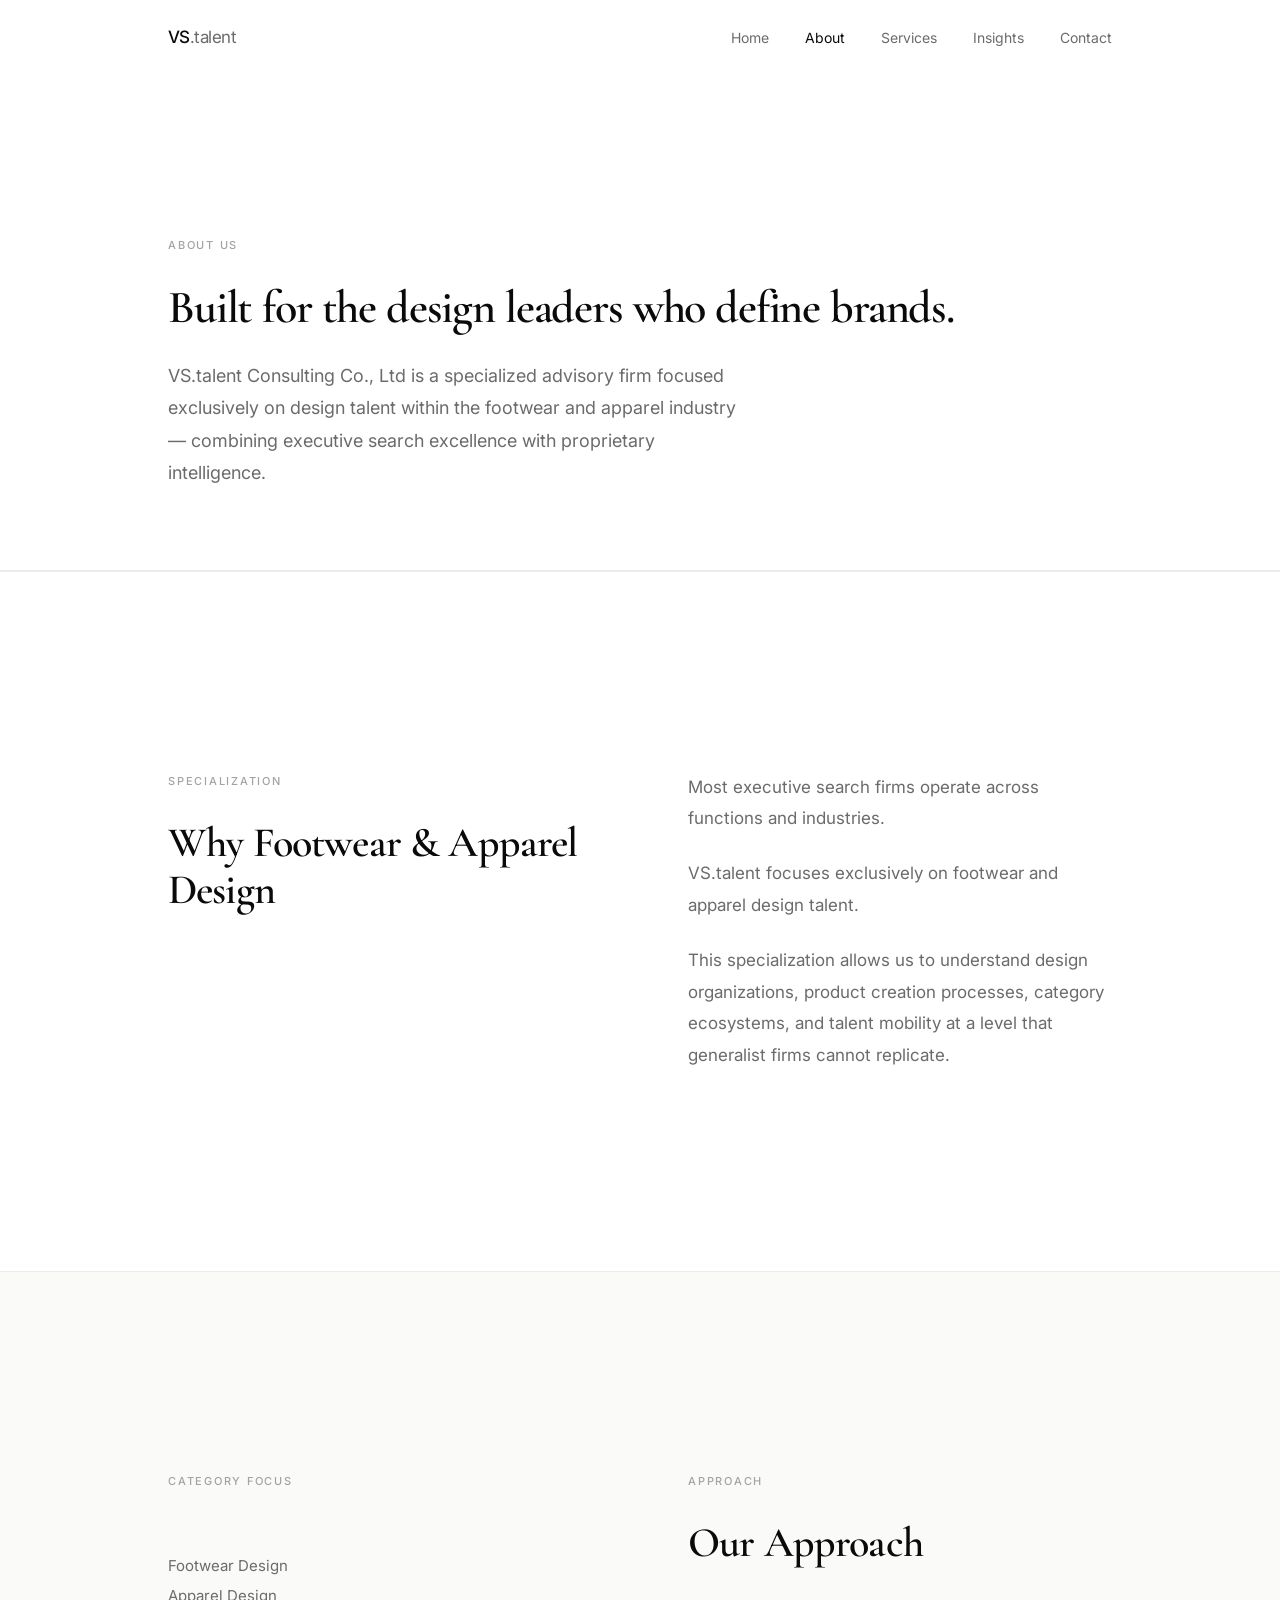
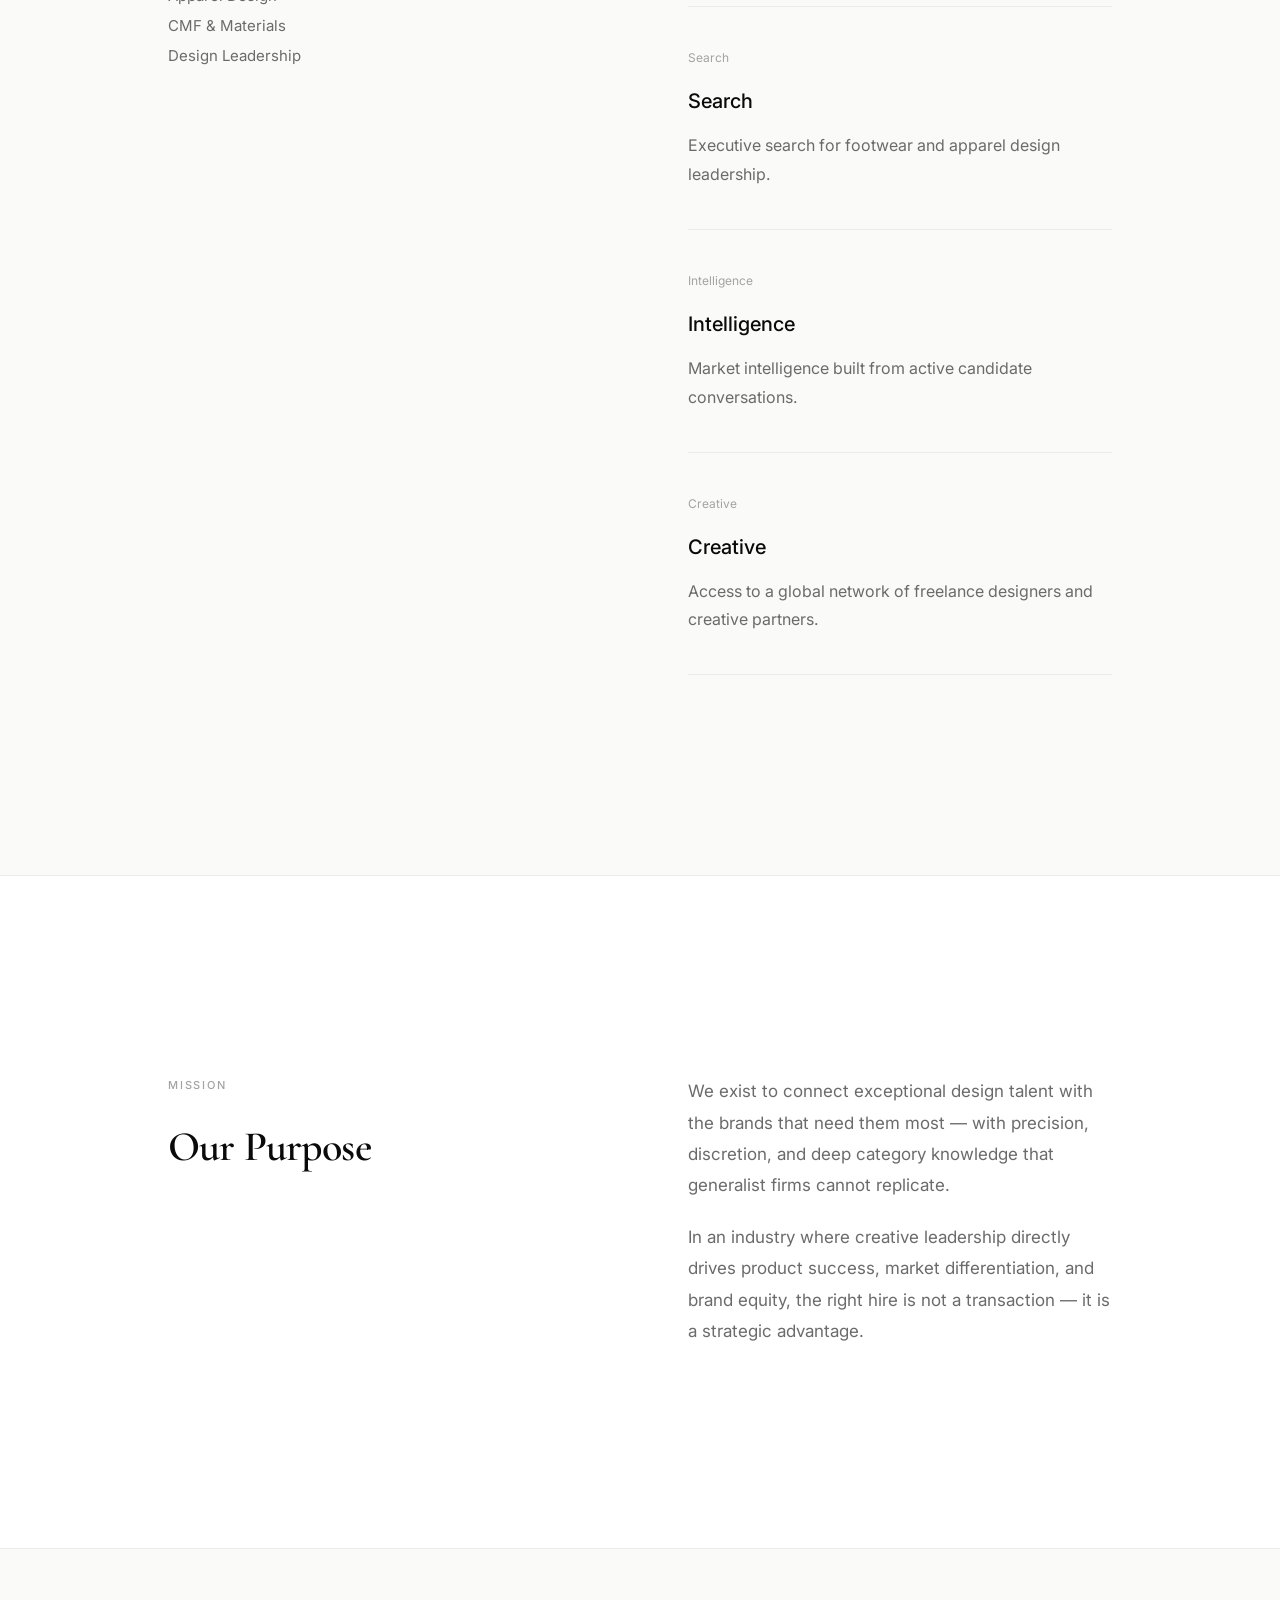
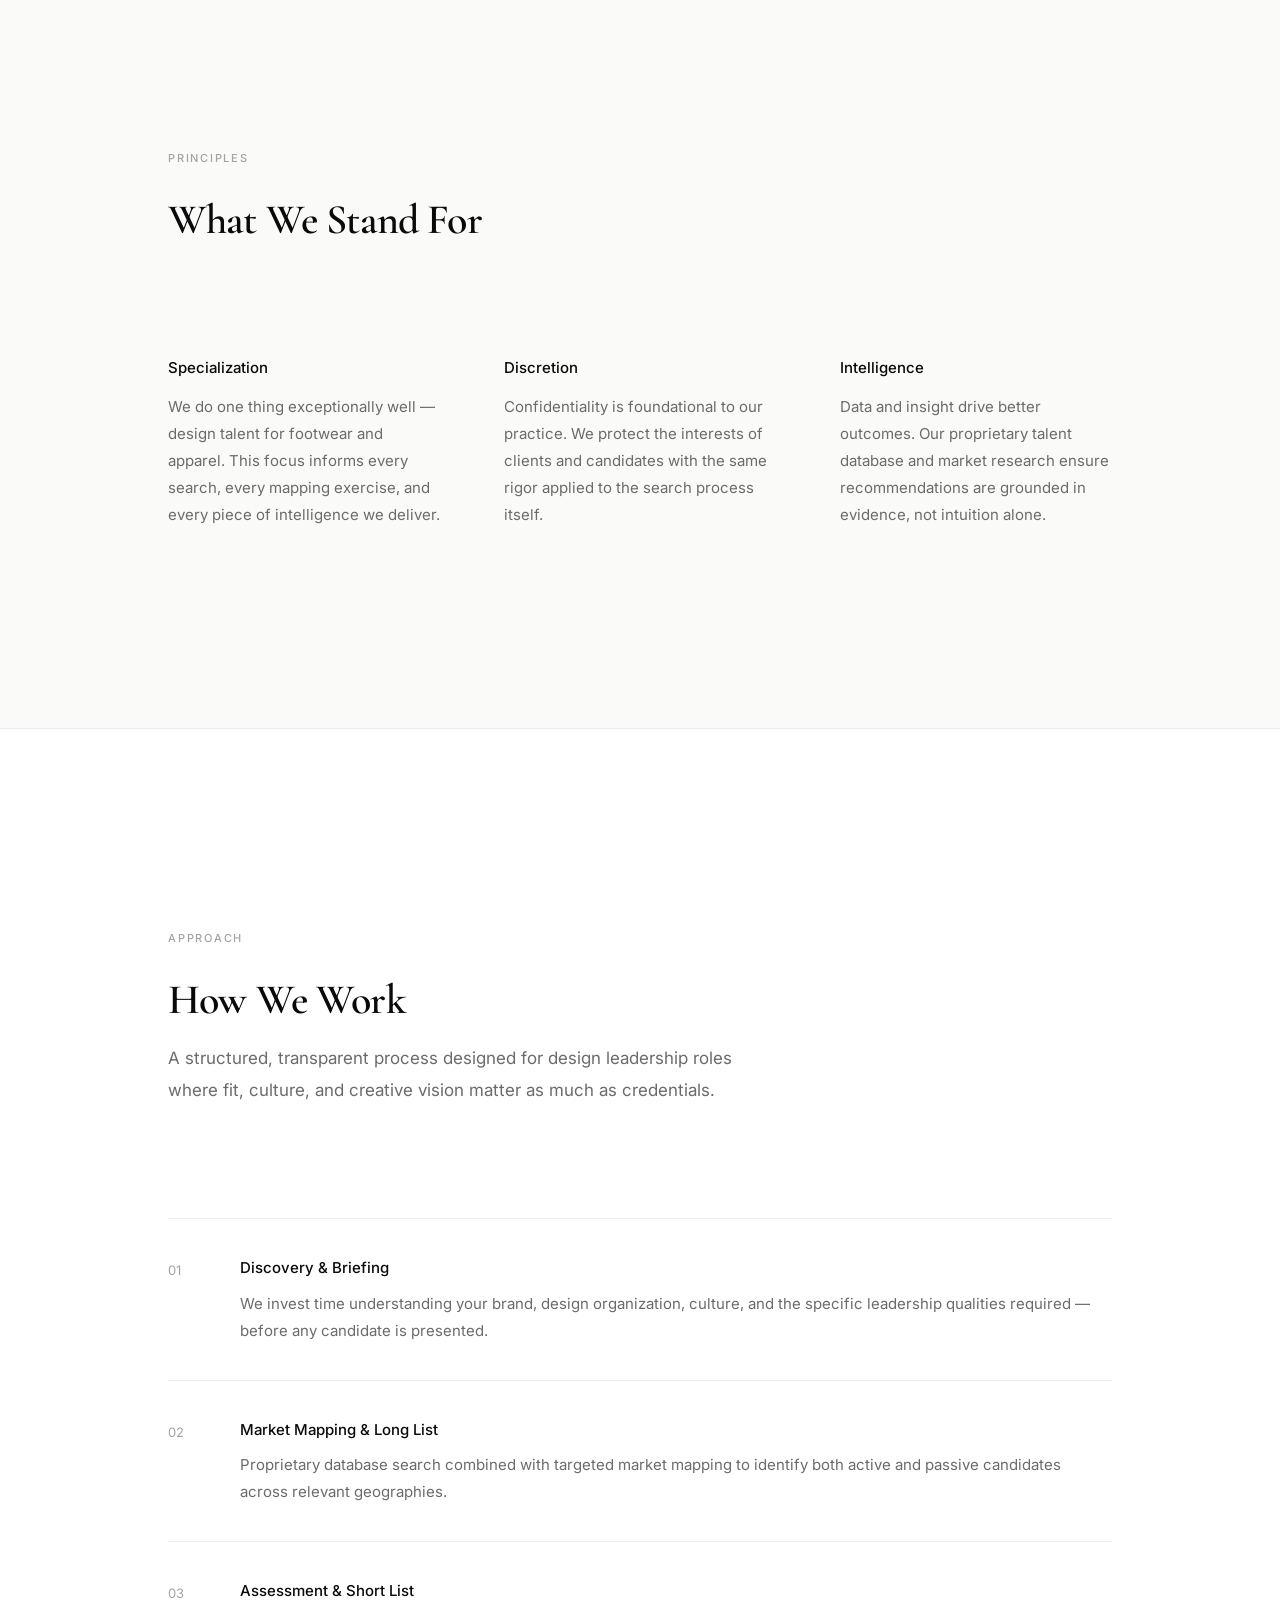
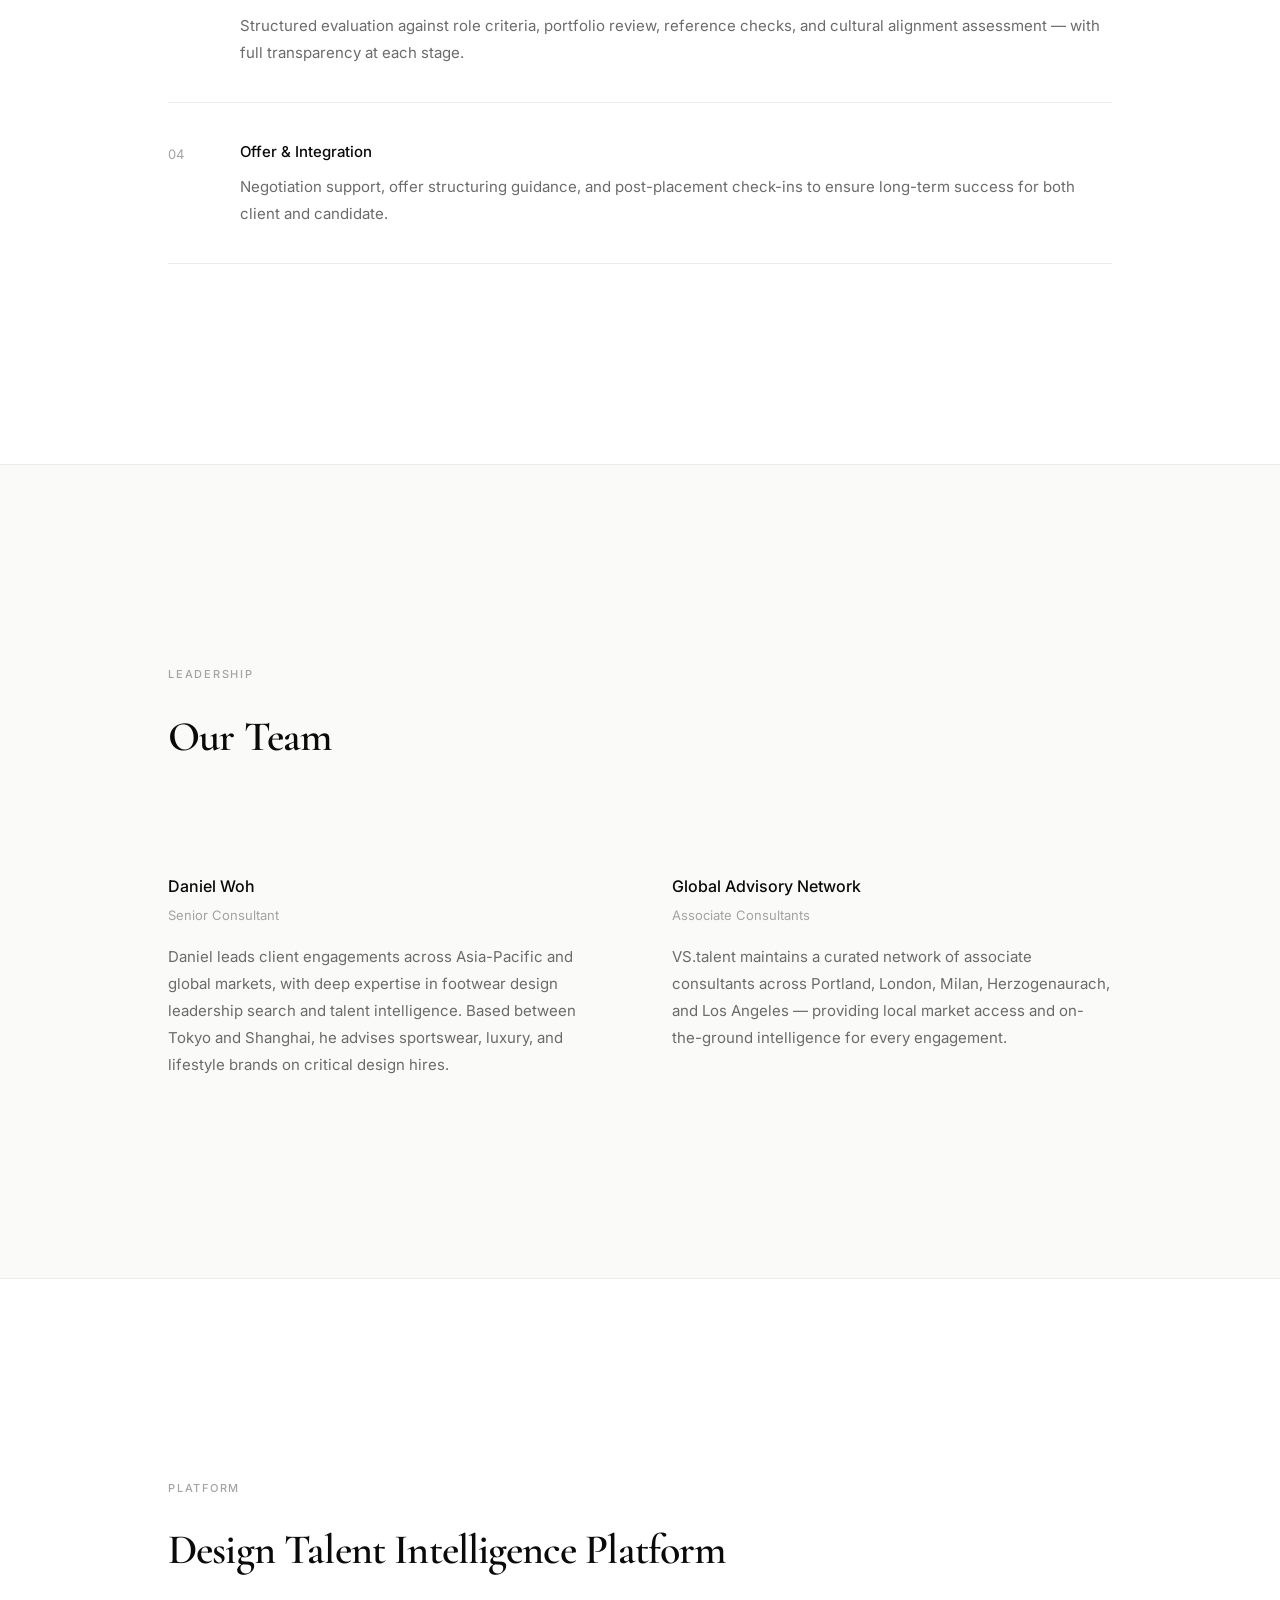
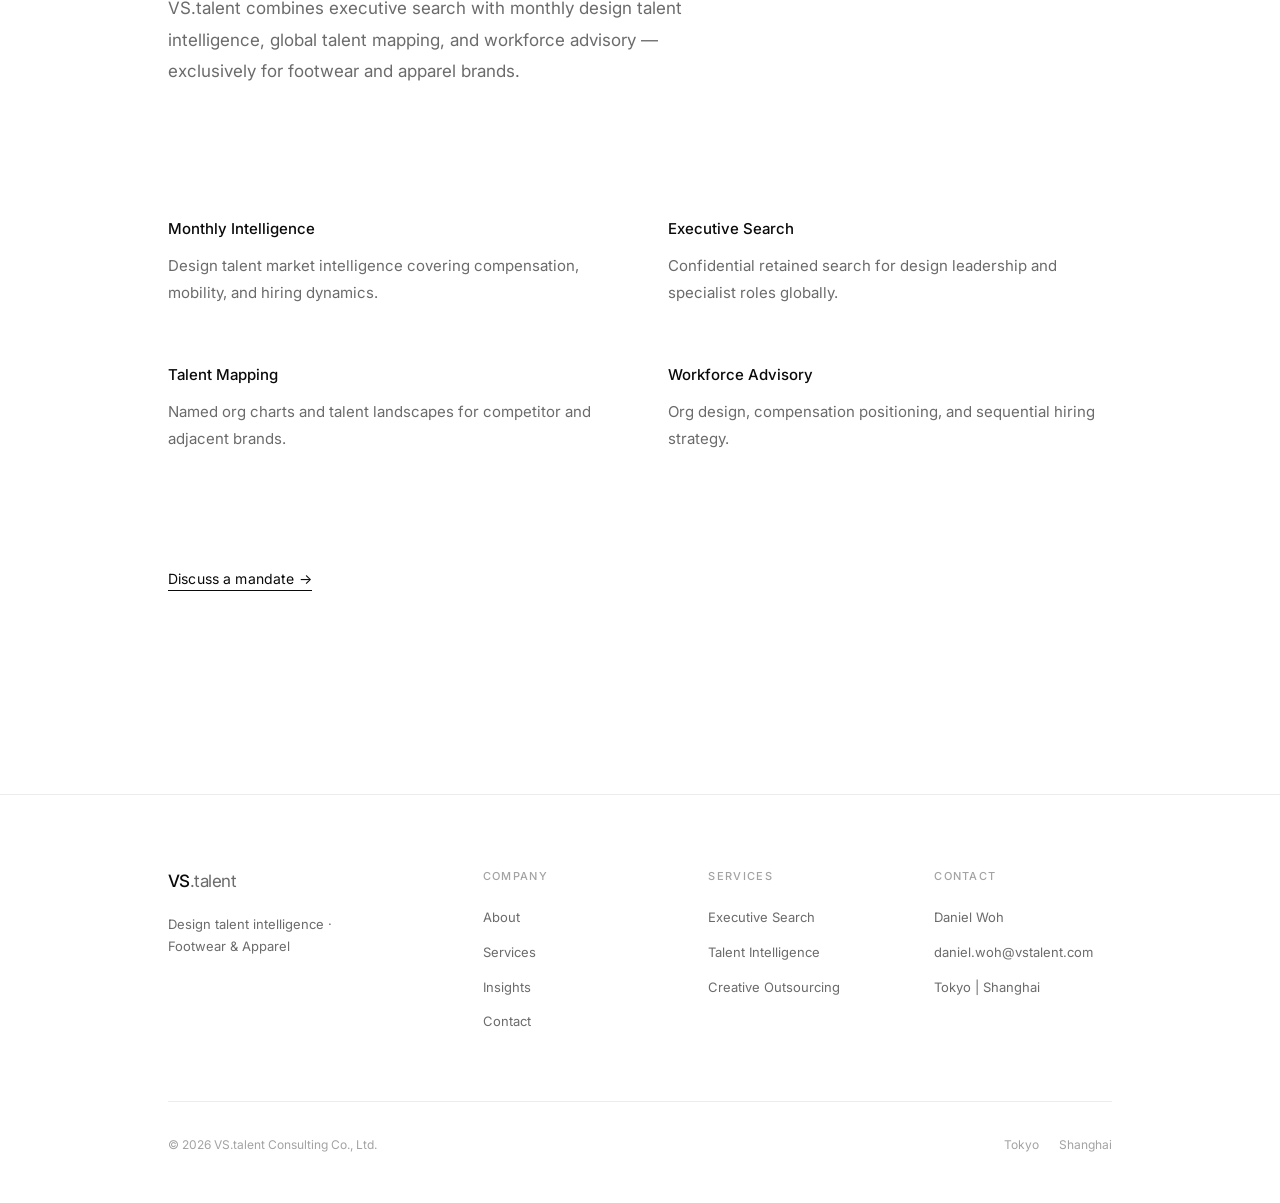
==== about.html @ a7be6463 "update VS.talent website v5 Co-authored-by: Cursor <cursoragent@cursor.com>" ====
<!DOCTYPE html>
<html lang="en">
<head>
  <meta charset="UTF-8">
  <meta name="viewport" content="width=device-width, initial-scale=1.0">
  <meta name="description" content="About VS.talent — A global design talent intelligence platform dedicated to footwear and apparel brands.">
  <title>About | VS.talent</title>
  <link rel="stylesheet" href="styles.css">
</head>
<body>

  <header class="site-header">
    <div class="container site-header__inner">
      <a href="index.html" class="site-logo">VS<span>.talent</span></a>
      <button class="nav-toggle" aria-label="Menu"><span></span><span></span><span></span></button>
      <nav class="site-nav">
        <a href="index.html">Home</a>
        <a href="about.html" class="is-active">About</a>
        <a href="services.html">Services</a>
        <a href="insights.html">Insights</a>
        <a href="contact.html">Contact</a>
      </nav>
    </div>
  </header>

  <main>

    <section class="page-hero">
      <div class="container">
        <p class="eyebrow">About Us</p>
        <h1 class="display display--sm">Built for the design leaders who define brands.</h1>
        <p class="lead" style="margin-top: 28px;">VS.talent Consulting Co., Ltd is a specialized advisory firm focused exclusively on design talent within the footwear and apparel industry — combining executive search excellence with proprietary intelligence.</p>
      </div>
    </section>

    <section class="block">
      <div class="container split">
        <div>
          <p class="eyebrow">Specialization</p>
          <h2 class="heading">Why Footwear &amp; Apparel Design</h2>
        </div>
        <div>
          <p class="body-text">Most executive search firms operate across functions and industries.</p>
          <p class="body-text" style="margin-top: 24px;">VS.talent focuses exclusively on footwear and apparel design talent.</p>
          <p class="body-text" style="margin-top: 24px;">This specialization allows us to understand design organizations, product creation processes, category ecosystems, and talent mobility at a level that generalist firms cannot replicate.</p>
        </div>
      </div>
    </section>

    <section class="block block--soft">
      <div class="container split">
        <div>
          <p class="eyebrow">Category Focus</p>
          <div class="focus-panel">
            <p>Footwear Design<br>Apparel Design<br>CMF &amp; Materials<br>Design Leadership</p>
          </div>
        </div>
        <div>
          <p class="eyebrow">Approach</p>
          <h2 class="heading">Our Approach</h2>
          <div class="capability-list" style="margin-top: 40px; grid-template-columns: 1fr;">
            <article class="capability" style="border-right: none; border-bottom: 1px solid var(--border);">
              <p class="capability__index">Search</p>
              <h3 class="capability__title">Search</h3>
              <p class="capability__desc">Executive search for footwear and apparel design leadership.</p>
            </article>
            <article class="capability" style="border-right: none; border-bottom: 1px solid var(--border);">
              <p class="capability__index">Intelligence</p>
              <h3 class="capability__title">Intelligence</h3>
              <p class="capability__desc">Market intelligence built from active candidate conversations.</p>
            </article>
            <article class="capability" style="border-right: none;">
              <p class="capability__index">Creative</p>
              <h3 class="capability__title">Creative</h3>
              <p class="capability__desc">Access to a global network of freelance designers and creative partners.</p>
            </article>
          </div>
        </div>
      </div>
    </section>

    <section class="block">
      <div class="container split">
        <div>
          <p class="eyebrow">Mission</p>
          <h2 class="heading">Our Purpose</h2>
        </div>
        <div>
          <p class="body-text">We exist to connect exceptional design talent with the brands that need them most — with precision, discretion, and deep category knowledge that generalist firms cannot replicate.</p>
          <p class="body-text" style="margin-top: 20px;">In an industry where creative leadership directly drives product success, market differentiation, and brand equity, the right hire is not a transaction — it is a strategic advantage.</p>
        </div>
      </div>
    </section>

    <section class="block block--soft">
      <div class="container">
        <header class="block__header block__header--wide">
          <p class="eyebrow">Principles</p>
          <h2 class="heading">What We Stand For</h2>
        </header>
        <div class="principle-grid">
          <article class="principle">
            <h4>Specialization</h4>
            <p>We do one thing exceptionally well — design talent for footwear and apparel. This focus informs every search, every mapping exercise, and every piece of intelligence we deliver.</p>
          </article>
          <article class="principle">
            <h4>Discretion</h4>
            <p>Confidentiality is foundational to our practice. We protect the interests of clients and candidates with the same rigor applied to the search process itself.</p>
          </article>
          <article class="principle">
            <h4>Intelligence</h4>
            <p>Data and insight drive better outcomes. Our proprietary talent database and market research ensure recommendations are grounded in evidence, not intuition alone.</p>
          </article>
        </div>
      </div>
    </section>

    <section class="block">
      <div class="container">
        <header class="block__header block__header--wide">
          <p class="eyebrow">Approach</p>
          <h2 class="heading">How We Work</h2>
          <p class="body-text" style="margin-top: 20px;">A structured, transparent process designed for design leadership roles where fit, culture, and creative vision matter as much as credentials.</p>
        </header>
        <div class="process-list">
          <div class="process-item">
            <span class="process-item__num">01</span>
            <div>
              <h4>Discovery &amp; Briefing</h4>
              <p>We invest time understanding your brand, design organization, culture, and the specific leadership qualities required — before any candidate is presented.</p>
            </div>
          </div>
          <div class="process-item">
            <span class="process-item__num">02</span>
            <div>
              <h4>Market Mapping &amp; Long List</h4>
              <p>Proprietary database search combined with targeted market mapping to identify both active and passive candidates across relevant geographies.</p>
            </div>
          </div>
          <div class="process-item">
            <span class="process-item__num">03</span>
            <div>
              <h4>Assessment &amp; Short List</h4>
              <p>Structured evaluation against role criteria, portfolio review, reference checks, and cultural alignment assessment — with full transparency at each stage.</p>
            </div>
          </div>
          <div class="process-item">
            <span class="process-item__num">04</span>
            <div>
              <h4>Offer &amp; Integration</h4>
              <p>Negotiation support, offer structuring guidance, and post-placement check-ins to ensure long-term success for both client and candidate.</p>
            </div>
          </div>
        </div>
      </div>
    </section>

    <section class="block block--soft">
      <div class="container">
        <header class="block__header">
          <p class="eyebrow">Leadership</p>
          <h2 class="heading">Our Team</h2>
        </header>
        <div class="team-grid">
          <article class="team-member">
            <h4>Daniel Woh</h4>
            <p class="role">Senior Consultant</p>
            <p>Daniel leads client engagements across Asia-Pacific and global markets, with deep expertise in footwear design leadership search and talent intelligence. Based between Tokyo and Shanghai, he advises sportswear, luxury, and lifestyle brands on critical design hires.</p>
          </article>
          <article class="team-member">
            <h4>Global Advisory Network</h4>
            <p class="role">Associate Consultants</p>
            <p>VS.talent maintains a curated network of associate consultants across Portland, London, Milan, Herzogenaurach, and Los Angeles — providing local market access and on-the-ground intelligence for every engagement.</p>
          </article>
        </div>
      </div>
    </section>

    <section class="block">
      <div class="container">
        <header class="block__header block__header--wide">
          <p class="eyebrow">Platform</p>
          <h2 class="heading">Design Talent Intelligence Platform</h2>
          <p class="body-text" style="margin-top: 20px;">VS.talent combines executive search with monthly design talent intelligence, global talent mapping, and workforce advisory — exclusively for footwear and apparel brands.</p>
        </header>
        <div class="topic-grid">
          <article class="topic">
            <h4>Monthly Intelligence</h4>
            <p>Design talent market intelligence covering compensation, mobility, and hiring dynamics.</p>
          </article>
          <article class="topic">
            <h4>Executive Search</h4>
            <p>Confidential retained search for design leadership and specialist roles globally.</p>
          </article>
          <article class="topic">
            <h4>Talent Mapping</h4>
            <p>Named org charts and talent landscapes for competitor and adjacent brands.</p>
          </article>
          <article class="topic">
            <h4>Workforce Advisory</h4>
            <p>Org design, compensation positioning, and sequential hiring strategy.</p>
          </article>
        </div>
        <div class="block__footer">
          <a href="contact.html" class="text-link">Discuss a mandate →</a>
        </div>
      </div>
    </section>

  </main>

  <footer class="site-footer">
    <div class="container">
      <div class="site-footer__grid">
        <div class="site-footer__brand">
          <a href="index.html" class="site-logo">VS<span>.talent</span></a>
          <p>Design talent intelligence · Footwear &amp; Apparel</p>
        </div>
        <div>
          <h5>Company</h5>
          <ul>
            <li><a href="about.html">About</a></li>
            <li><a href="services.html">Services</a></li>
            <li><a href="insights.html">Insights</a></li>
            <li><a href="contact.html">Contact</a></li>
          </ul>
        </div>
        <div>
          <h5>Services</h5>
          <ul>
            <li><a href="services.html">Executive Search</a></li>
            <li><a href="services.html">Talent Intelligence</a></li>
            <li><a href="services.html">Creative Outsourcing</a></li>
          </ul>
        </div>
        <div>
          <h5>Contact</h5>
          <ul>
            <li>Daniel Woh</li>
            <li><a href="mailto:daniel.woh@vstalent.com">daniel.woh@vstalent.com</a></li>
            <li>Tokyo | Shanghai</li>
          </ul>
        </div>
      </div>
      <div class="site-footer__bottom">
        <p>&copy; 2026 VS.talent Consulting Co., Ltd.</p>
        <div class="site-footer__locs"><span>Tokyo</span><span>Shanghai</span></div>
      </div>
    </div>
  </footer>

  <script>
    document.querySelector('.nav-toggle')?.addEventListener('click', () => {
      document.querySelector('.site-nav')?.classList.toggle('is-open');
    });
  </script>
</body>
</html>
---- styles.css ----
/* VS.talent — Advisory intelligence platform */

@import url('https://fonts.googleapis.com/css2?family=Cormorant+Garamond:ital,wght@0,400;0,500;0,600;1,400&family=Inter:wght@300;400;500&display=swap');

:root {
  --bg: #ffffff;
  --bg-soft: #fafaf9;
  --text: #0a0a0a;
  --muted: #6b6b6b;
  --muted-light: #a3a3a3;
  --rule: #ececea;
  --container: 1024px;
  --readable: 580px;
  --serif: 'Cormorant Garamond', Georgia, serif;
  --sans: 'Inter', -apple-system, BlinkMacSystemFont, sans-serif;
  --ease: 0.2s ease;
  --space-chapter: clamp(120px, 18vw, 200px);
  --space-section: clamp(64px, 10vw, 112px);
}

*, *::before, *::after { margin: 0; padding: 0; box-sizing: border-box; }

html { scroll-behavior: smooth; }

body {
  background: var(--bg);
  color: var(--text);
  font-family: var(--sans);
  font-size: 17px;
  font-weight: 400;
  line-height: 1.75;
  -webkit-font-smoothing: antialiased;
}

img { max-width: 100%; display: block; }
a { color: inherit; text-decoration: none; }
ul { list-style: none; }
button { font: inherit; cursor: pointer; border: none; background: none; }

.container {
  width: 100%;
  max-width: var(--container);
  margin: 0 auto;
  padding: 0 clamp(28px, 5vw, 40px);
}

/* Header */

.site-header {
  position: sticky;
  top: 0;
  z-index: 100;
  background: rgba(255, 255, 255, 0.92);
  backdrop-filter: blur(16px);
}

.site-header__inner {
  display: flex;
  align-items: center;
  justify-content: space-between;
  height: 76px;
}

.site-logo {
  font-size: 17px;
  font-weight: 500;
  letter-spacing: -0.03em;
}

.site-logo span { font-weight: 400; color: var(--muted); }

.site-nav {
  display: flex;
  align-items: center;
  gap: 36px;
}

.site-nav a {
  font-size: 14px;
  font-weight: 400;
  color: var(--muted);
  transition: color var(--ease);
}

.site-nav a:hover,
.site-nav a.is-active { color: var(--text); }

.nav-toggle {
  display: none;
  flex-direction: column;
  gap: 6px;
  padding: 8px;
}

.nav-toggle span {
  display: block;
  width: 22px;
  height: 1px;
  background: var(--text);
}

/* Typography */

.eyebrow {
  font-size: 11px;
  font-weight: 500;
  letter-spacing: 0.16em;
  text-transform: uppercase;
  color: var(--muted-light);
  margin-bottom: 28px;
}

.display {
  font-family: var(--serif);
  font-size: clamp(2.75rem, 5.5vw, 4rem);
  font-weight: 600;
  line-height: 1.06;
  letter-spacing: -0.025em;
  max-width: 14ch;
}

.display--sm {
  font-size: clamp(2.125rem, 4vw, 2.875rem);
  max-width: none;
}

.lead {
  font-size: 1.125rem;
  font-weight: 400;
  line-height: 1.8;
  color: var(--muted);
  max-width: var(--readable);
}

.hero__positioning {
  margin-top: 40px;
  padding-top: 40px;
  border-top: 1px solid var(--rule);
  font-size: 1.0625rem;
  line-height: 1.8;
  color: var(--muted);
  max-width: var(--readable);
}

.heading {
  font-family: var(--serif);
  font-size: clamp(2rem, 3.5vw, 2.625rem);
  font-weight: 600;
  line-height: 1.12;
  letter-spacing: -0.02em;
}

.subheading {
  font-size: 1.0625rem;
  font-weight: 400;
  line-height: 1.75;
  color: var(--muted);
  max-width: var(--readable);
}

.body-text {
  font-weight: 400;
  color: var(--muted);
  line-height: 1.85;
  max-width: 52ch;
}

.text-link {
  font-size: 14px;
  font-weight: 400;
  letter-spacing: 0.01em;
  border-bottom: 1px solid currentColor;
  padding-bottom: 3px;
  transition: opacity var(--ease);
}

.text-link:hover { opacity: 0.5; }

.text-link--muted {
  color: var(--muted);
}

/* Chapters */

.chapter {
  padding: var(--space-chapter) 0;
}

.chapter + .chapter {
  border-top: 1px solid var(--rule);
}

.chapter--hero {
  padding-top: clamp(120px, 16vw, 180px);
  padding-bottom: var(--space-section);
}

.chapter--soft { background: var(--bg-soft); }

.chapter--light {
  padding-top: var(--space-section);
  padding-bottom: var(--space-section);
}

.chapter__intro {
  margin-bottom: var(--space-section);
  max-width: 720px;
}

.chapter__intro--wide { max-width: 780px; }

.chapter__outro {
  margin-top: var(--space-section);
}

/* Hero */

.hero__actions {
  display: flex;
  flex-wrap: wrap;
  align-items: baseline;
  gap: 32px;
  margin-top: 48px;
}

.hero__metrics {
  display: flex;
  flex-wrap: wrap;
  gap: 56px;
  margin-top: 72px;
}

.hero__metric dt {
  font-family: var(--serif);
  font-size: 1.75rem;
  font-weight: 500;
  line-height: 1;
  letter-spacing: -0.02em;
  color: var(--text);
}

.hero__metric dd {
  margin-top: 10px;
  font-size: 13px;
  font-weight: 400;
  color: var(--muted-light);
  letter-spacing: 0.02em;
}

/* Data story — Talent Intelligence */

.data-story {
  display: flex;
  flex-direction: column;
  gap: var(--space-section);
}

.data-story__row {
  display: grid;
  grid-template-columns: 1fr 1fr;
  gap: clamp(40px, 6vw, 80px);
  align-items: start;
}

.data-story__row--reverse .data-story__prose { order: 2; }
.data-story__row--reverse .data-story__visual { order: 1; }

.data-story__label {
  font-size: 11px;
  font-weight: 500;
  letter-spacing: 0.14em;
  text-transform: uppercase;
  color: var(--muted-light);
  margin-bottom: 20px;
}

.data-story__text {
  font-size: 1rem;
  font-weight: 400;
  line-height: 1.85;
  color: var(--muted);
}

.data-story__visual {
  cursor: zoom-in;
}

.data-story__visual img {
  background: var(--bg-soft);
}

.data-story__caption {
  margin-top: 16px;
  font-size: 13px;
  line-height: 1.7;
  color: var(--muted-light);
}

/* Market insights */

.insight-feature {
  margin-bottom: var(--space-section);
}

.insight-feature__meta {
  display: flex;
  flex-wrap: wrap;
  justify-content: space-between;
  gap: 12px;
  margin-bottom: 28px;
  font-size: 13px;
  color: var(--muted-light);
}

.insight-feature__chart {
  cursor: zoom-in;
  max-width: 100%;
  margin-bottom: 28px;
}

.insight-feature__chart img {
  background: var(--bg-soft);
}

.insight-feature__body {
  font-size: 1rem;
  line-height: 1.85;
  color: var(--muted);
  max-width: 52ch;
}

.insight-essay {
  max-width: 680px;
}

.insight-essay .subheading {
  margin-top: 20px;
}

/* Capabilities — editorial stack */

.capability-stack {
  display: flex;
  flex-direction: column;
  gap: 0;
}

.capability-item {
  display: grid;
  grid-template-columns: 56px 1fr;
  gap: clamp(24px, 4vw, 48px);
  padding: 40px 0;
  border-top: 1px solid var(--rule);
}

.capability-item:last-child {
  border-bottom: 1px solid var(--rule);
}

.capability-item__index {
  font-size: 13px;
  color: var(--muted-light);
  padding-top: 6px;
}

.capability-item__title {
  font-size: 1.25rem;
  font-weight: 500;
  line-height: 1.3;
  margin-bottom: 12px;
  letter-spacing: -0.01em;
}

.capability-item__desc {
  font-size: 1rem;
  font-weight: 400;
  line-height: 1.8;
  color: var(--muted);
  max-width: 48ch;
}

/* Profile cards */

.profile-grid {
  display: grid;
  grid-template-columns: repeat(2, 1fr);
  gap: clamp(32px, 5vw, 48px);
}

.profile-card {
  padding: 36px 0;
}

.profile-card__role {
  font-size: 1rem;
  font-weight: 500;
  margin-bottom: 24px;
  letter-spacing: -0.01em;
}

.profile-card__fields {
  display: grid;
  gap: 14px;
  margin-bottom: 28px;
}

.profile-card__field {
  display: grid;
  grid-template-columns: 120px 1fr;
  gap: 16px;
  font-size: 14px;
}

.profile-card__field dt {
  color: var(--muted-light);
  font-weight: 400;
}

.profile-card__field dd {
  color: var(--muted);
  font-weight: 400;
}

.profile-card__link {
  font-size: 13px;
  color: var(--muted-light);
  border-bottom: 1px solid var(--rule);
  padding-bottom: 2px;
  transition: color var(--ease), border-color var(--ease);
}

.profile-card__link:hover {
  color: var(--text);
  border-color: var(--text);
}

.note {
  margin-top: 48px;
  font-size: 12px;
  font-weight: 400;
  color: var(--muted-light);
  line-height: 1.75;
  max-width: 52ch;
}

/* Publication */

.publication {
  display: grid;
  grid-template-columns: 200px 1fr;
  gap: clamp(48px, 8vw, 96px);
  align-items: start;
}

.publication__cover {
  aspect-ratio: 3 / 4;
  background: var(--text);
  color: #fff;
  padding: 28px 24px;
  display: flex;
  flex-direction: column;
}

.publication__cover-publisher {
  font-size: 9px;
  letter-spacing: 0.18em;
  text-transform: uppercase;
  color: rgba(255,255,255,0.4);
}

.publication__cover-rule {
  border-top: 1px solid rgba(255,255,255,0.15);
  margin: 18px 0;
}

.publication__cover-title {
  font-family: var(--serif);
  font-size: 1.5rem;
  font-weight: 500;
  line-height: 1.15;
  margin-bottom: 10px;
}

.publication__cover-sub {
  font-size: 12px;
  color: rgba(255,255,255,0.5);
}

.publication__cover-edition {
  margin-top: auto;
  font-size: 10px;
  letter-spacing: 0.14em;
  text-transform: uppercase;
  color: rgba(255,255,255,0.35);
}

.publication__date {
  margin-top: 20px;
  font-size: 12px;
  color: var(--muted-light);
}

.publication__summary-label {
  font-size: 11px;
  letter-spacing: 0.14em;
  text-transform: uppercase;
  color: var(--muted-light);
  margin-bottom: 24px;
}

.publication__summary {
  font-size: 1.0625rem;
  font-weight: 400;
  line-height: 1.9;
  margin-bottom: 32px;
  max-width: 56ch;
}

.publication__bullets {
  margin-bottom: 40px;
}

.publication__bullets li {
  position: relative;
  padding-left: 16px;
  margin-bottom: 14px;
  font-size: 1rem;
  font-weight: 400;
  line-height: 1.75;
  color: var(--muted);
}

.publication__bullets li::before {
  content: '—';
  position: absolute;
  left: 0;
  color: var(--muted-light);
}

.publication__meta {
  display: flex;
  flex-wrap: wrap;
  gap: 40px;
  margin-bottom: 40px;
}

.publication__meta dt {
  font-size: 10px;
  letter-spacing: 0.12em;
  text-transform: uppercase;
  color: var(--muted-light);
  margin-bottom: 6px;
}

.publication__meta dd {
  font-size: 14px;
  font-weight: 400;
}

.publication__actions {
  display: flex;
  flex-wrap: wrap;
  gap: 28px;
  align-items: baseline;
}

.btn {
  display: inline-flex;
  font-size: 14px;
  font-weight: 400;
  border-bottom: 1px solid var(--text);
  padding-bottom: 3px;
  transition: opacity var(--ease);
}

.btn:hover { opacity: 0.5; }

.btn--fill {
  color: var(--text);
}

.btn--outline {
  color: var(--muted);
  border-color: var(--muted-light);
}

/* Split */

.split {
  display: grid;
  grid-template-columns: 1fr 1fr;
  gap: clamp(48px, 8vw, 96px);
  align-items: start;
}

/* Contact */

.contact-card__name {
  font-size: 1.0625rem;
  font-weight: 500;
  margin-bottom: 8px;
}

.contact-card__loc {
  font-size: 15px;
  font-weight: 400;
  color: var(--muted);
  line-height: 1.8;
}

.contact-card__email {
  display: inline-block;
  margin-top: 16px;
  font-size: 15px;
  font-weight: 400;
  border-bottom: 1px solid var(--rule);
  padding-bottom: 2px;
  transition: border-color var(--ease);
}

.contact-card__email:hover { border-color: var(--text); }

/* Request form */

.request-form {
  max-width: 520px;
}

.form-field {
  margin-bottom: 32px;
}

.form-field label {
  display: block;
  font-size: 11px;
  font-weight: 500;
  letter-spacing: 0.12em;
  text-transform: uppercase;
  color: var(--muted-light);
  margin-bottom: 10px;
}

.form-field input,
.form-field textarea {
  width: 100%;
  border: none;
  border-bottom: 1px solid var(--rule);
  padding: 12px 0;
  font-family: var(--sans);
  font-size: 16px;
  font-weight: 400;
  line-height: 1.5;
  color: var(--text);
  background: transparent;
  transition: border-color var(--ease);
}

.form-field input:focus,
.form-field textarea:focus {
  outline: none;
  border-color: var(--text);
}

.form-field textarea {
  min-height: 100px;
  resize: vertical;
}

.form-field--optional label::after {
  content: ' (optional)';
  letter-spacing: 0;
  text-transform: none;
  font-weight: 400;
  color: var(--muted-light);
}

.form-checkbox {
  display: flex;
  gap: 12px;
  align-items: flex-start;
  font-size: 14px;
  font-weight: 400;
  line-height: 1.65;
  color: var(--muted);
}

.form-checkbox input {
  margin-top: 4px;
  flex-shrink: 0;
}

.form-submit {
  margin-top: 40px;
}

.confidentiality-note {
  margin-top: 56px;
  padding-top: 32px;
  border-top: 1px solid var(--rule);
  font-size: 12px;
  font-weight: 400;
  color: var(--muted-light);
  line-height: 1.7;
  max-width: 52ch;
}

/* Inner pages — legacy block aliases */

.block { padding: var(--space-chapter) 0; }
.block + .block, .block { border-top: 1px solid var(--rule); }
.block--hero { border-top: none; padding-top: clamp(120px, 16vw, 180px); }
.block--soft { background: var(--bg-soft); }
.block__header { margin-bottom: var(--space-section); max-width: 720px; }
.block__header--wide { max-width: 780px; }
.block__footer { margin-top: var(--space-section); }

.page-hero {
  padding: clamp(100px, 14vw, 160px) 0 clamp(56px, 8vw, 80px);
  border-bottom: 1px solid var(--rule);
}

.capability-list {
  display: flex;
  flex-direction: column;
}

.capability {
  padding: 40px 0;
  border-top: 1px solid var(--rule);
}

.capability:last-child { border-bottom: 1px solid var(--rule); }

.capability__index {
  font-size: 12px;
  color: var(--muted-light);
  margin-bottom: 16px;
}

.capability__title {
  font-size: 1.25rem;
  font-weight: 500;
  margin-bottom: 12px;
}

.capability__desc {
  font-size: 1rem;
  color: var(--muted);
  line-height: 1.8;
  max-width: 48ch;
}

.principle-grid {
  display: grid;
  grid-template-columns: repeat(3, 1fr);
  gap: clamp(40px, 6vw, 64px);
}

.principle h4 {
  font-size: 15px;
  font-weight: 500;
  margin-bottom: 12px;
}

.principle p {
  font-size: 15px;
  font-weight: 400;
  line-height: 1.8;
  color: var(--muted);
}

.process-list { border-top: 1px solid var(--rule); }

.process-item {
  display: grid;
  grid-template-columns: 48px 1fr;
  gap: 24px;
  padding: 36px 0;
  border-bottom: 1px solid var(--rule);
}

.process-item__num {
  font-size: 13px;
  color: var(--muted-light);
  padding-top: 4px;
}

.process-item h4 {
  font-size: 15px;
  font-weight: 500;
  margin-bottom: 8px;
}

.process-item p {
  font-size: 15px;
  font-weight: 400;
  line-height: 1.8;
  color: var(--muted);
}

.team-grid {
  display: grid;
  grid-template-columns: 1fr 1fr;
  gap: clamp(40px, 6vw, 64px);
}

.team-member h4 {
  font-size: 16px;
  font-weight: 500;
  margin-bottom: 4px;
}

.team-member .role {
  font-size: 13px;
  color: var(--muted-light);
  margin-bottom: 16px;
}

.team-member p {
  font-size: 15px;
  font-weight: 400;
  line-height: 1.8;
  color: var(--muted);
}

.report-intro {
  display: grid;
  grid-template-columns: 1fr 240px;
  gap: clamp(48px, 8vw, 80px);
}

.report-sidebar dt {
  font-size: 10px;
  letter-spacing: 0.12em;
  text-transform: uppercase;
  color: var(--muted-light);
  margin-bottom: 4px;
  margin-top: 20px;
}

.report-sidebar dt:first-child { margin-top: 0; }

.report-sidebar dd { font-size: 14px; font-weight: 400; }

.insight-section { padding: var(--space-section) 0; }
.insight-section + .insight-section { border-top: 1px solid var(--rule); }

.insight-figure {
  margin-top: 32px;
  cursor: zoom-in;
  max-width: 100%;
}

.insight-figure img { background: var(--bg-soft); }

.insight-body {
  margin-top: 28px;
  font-size: 1rem;
  font-weight: 400;
  line-height: 1.85;
  color: var(--muted);
  max-width: 68ch;
}

.topic-grid {
  display: grid;
  grid-template-columns: repeat(2, 1fr);
  gap: clamp(40px, 6vw, 56px);
  padding-top: 16px;
}

.topic h4 {
  font-size: 15px;
  font-weight: 500;
  margin-bottom: 10px;
}

.topic p {
  font-size: 15px;
  font-weight: 400;
  line-height: 1.8;
  color: var(--muted);
}

.focus-panel {
  padding: 32px 0;
}

.focus-panel p {
  font-size: 15px;
  line-height: 2;
  color: var(--muted);
}

.prose {
  font-size: 1rem;
  font-weight: 400;
  line-height: 1.85;
  color: var(--muted);
  max-width: 68ch;
}

.prose + .prose { margin-top: 24px; }

.figure-grid {
  display: flex;
  flex-direction: column;
  gap: var(--space-section);
}

.figure { padding-top: 0; border: none; }

.figure__frame {
  cursor: zoom-in;
  border: none;
  padding: 0;
  background: transparent;
}

.figure__frame img { background: var(--bg-soft); }

/* Footer */

.site-footer {
  border-top: 1px solid var(--rule);
  padding: 72px 0 48px;
}

.site-footer__grid {
  display: grid;
  grid-template-columns: 1.5fr repeat(3, 1fr);
  gap: 48px;
  margin-bottom: 56px;
}

.site-footer__brand p {
  margin-top: 16px;
  font-size: 13px;
  font-weight: 400;
  color: var(--muted);
  max-width: 220px;
  line-height: 1.7;
}

.site-footer h5 {
  font-size: 11px;
  letter-spacing: 0.12em;
  text-transform: uppercase;
  color: var(--muted-light);
  margin-bottom: 20px;
  font-weight: 500;
}

.site-footer li {
  margin-bottom: 12px;
  font-size: 13px;
  font-weight: 400;
  color: var(--muted);
}

.site-footer a:hover { color: var(--text); }

.site-footer__bottom {
  display: flex;
  flex-wrap: wrap;
  justify-content: space-between;
  gap: 16px;
  padding-top: 32px;
  border-top: 1px solid var(--rule);
  font-size: 12px;
  color: var(--muted-light);
}

.site-footer__locs {
  display: flex;
  gap: 20px;
}

/* Lightbox */

.lightbox {
  position: fixed;
  inset: 0;
  z-index: 2000;
  background: rgba(255, 255, 255, 0.97);
  display: flex;
  align-items: center;
  justify-content: center;
  padding: 40px;
}

.lightbox[hidden] { display: none; }

.lightbox__img {
  max-width: min(960px, 100%);
  max-height: 88vh;
  object-fit: contain;
}

.lightbox__close {
  position: absolute;
  top: 28px;
  right: 36px;
  font-size: 28px;
  line-height: 1;
  color: var(--text);
}

/* Responsive */

@media (max-width: 960px) {
  .data-story__row,
  .data-story__row--reverse,
  .profile-grid,
  .split,
  .publication,
  .report-intro,
  .principle-grid,
  .team-grid,
  .topic-grid {
    grid-template-columns: 1fr;
  }

  .data-story__row--reverse .data-story__prose,
  .data-story__row--reverse .data-story__visual {
    order: unset;
  }

  .site-footer__grid {
    grid-template-columns: 1fr 1fr;
  }
}

@media (max-width: 640px) {
  .site-nav {
    display: none;
    position: fixed;
    inset: 76px 0 0 0;
    background: var(--bg);
    flex-direction: column;
    align-items: flex-start;
    padding: 36px clamp(28px, 5vw, 40px);
    border-top: 1px solid var(--rule);
  }

  .site-nav.is-open { display: flex; }

  .nav-toggle { display: flex; }

  .hero__metrics { flex-direction: column; gap: 28px; }

  .profile-grid { grid-template-columns: 1fr; }

  .profile-card__field {
    grid-template-columns: 1fr;
    gap: 4px;
  }

  .site-footer__grid { grid-template-columns: 1fr; }

  .display { max-width: none; }
}
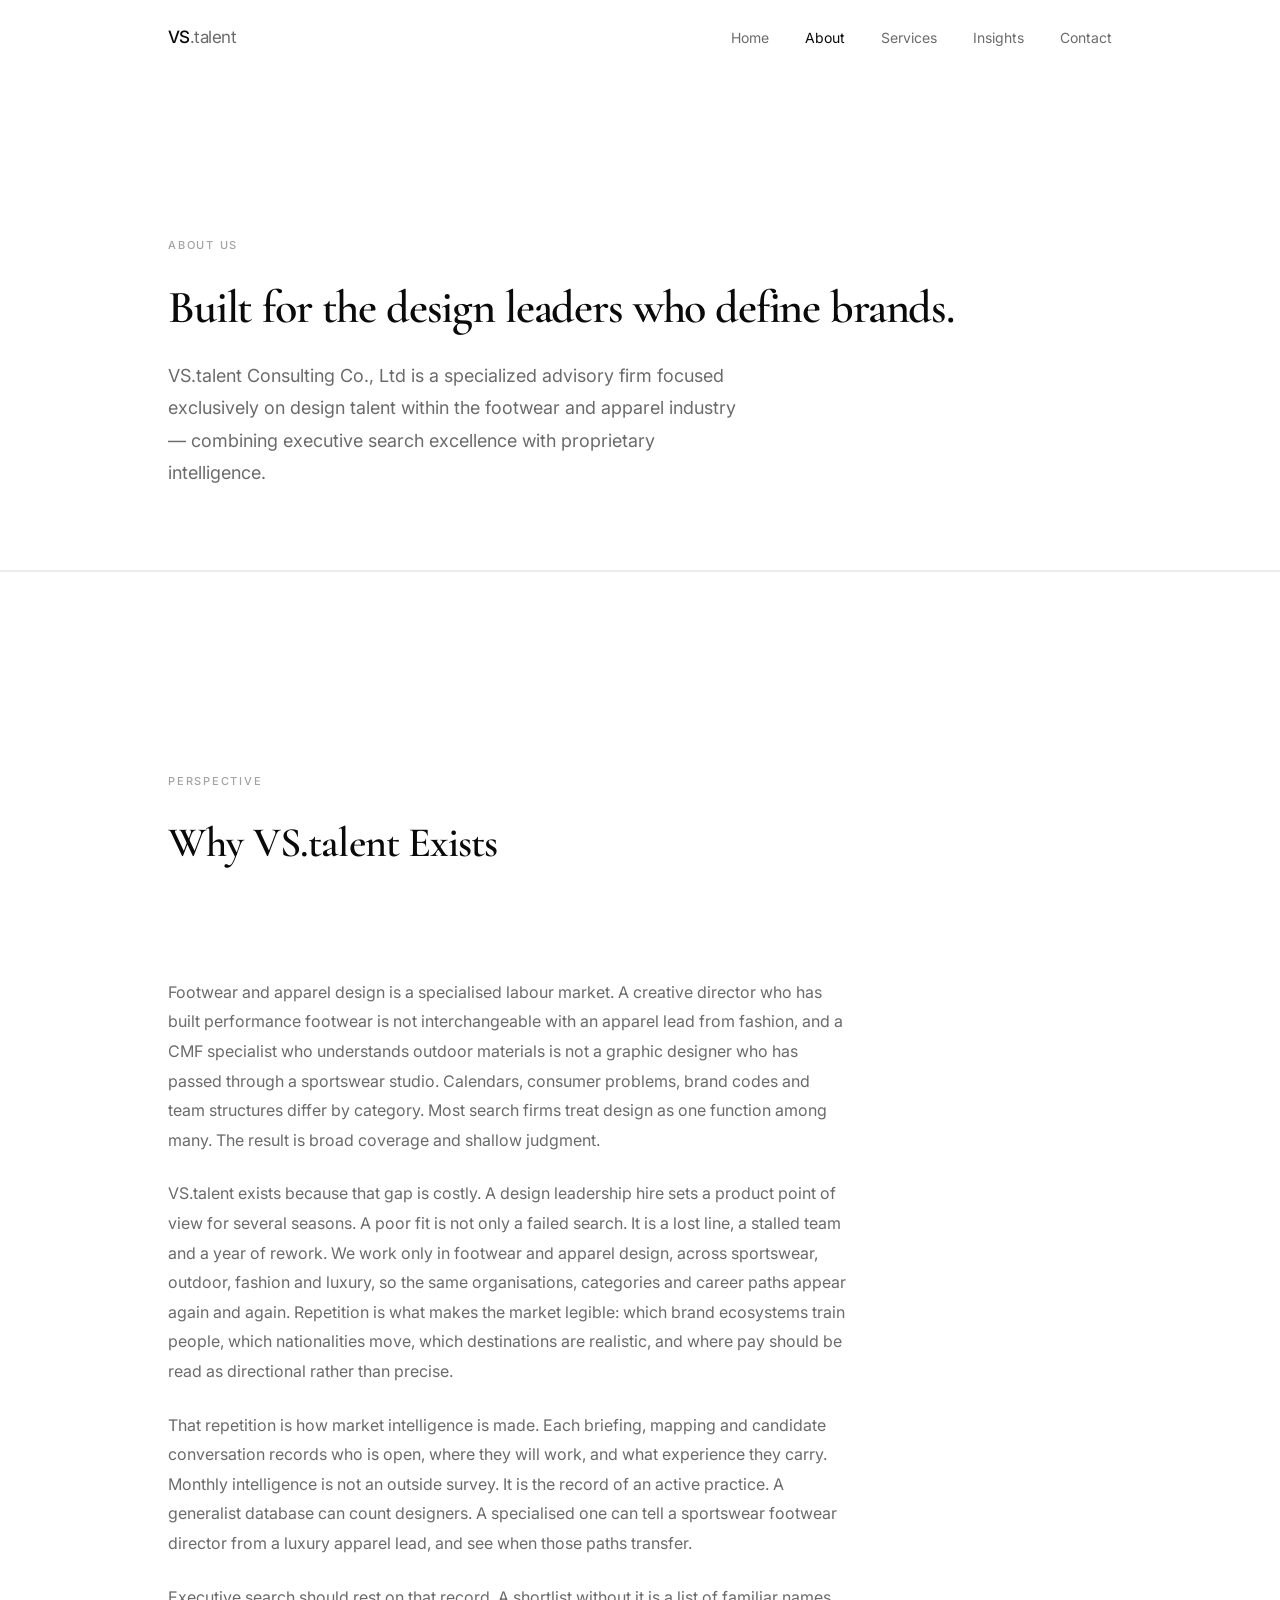
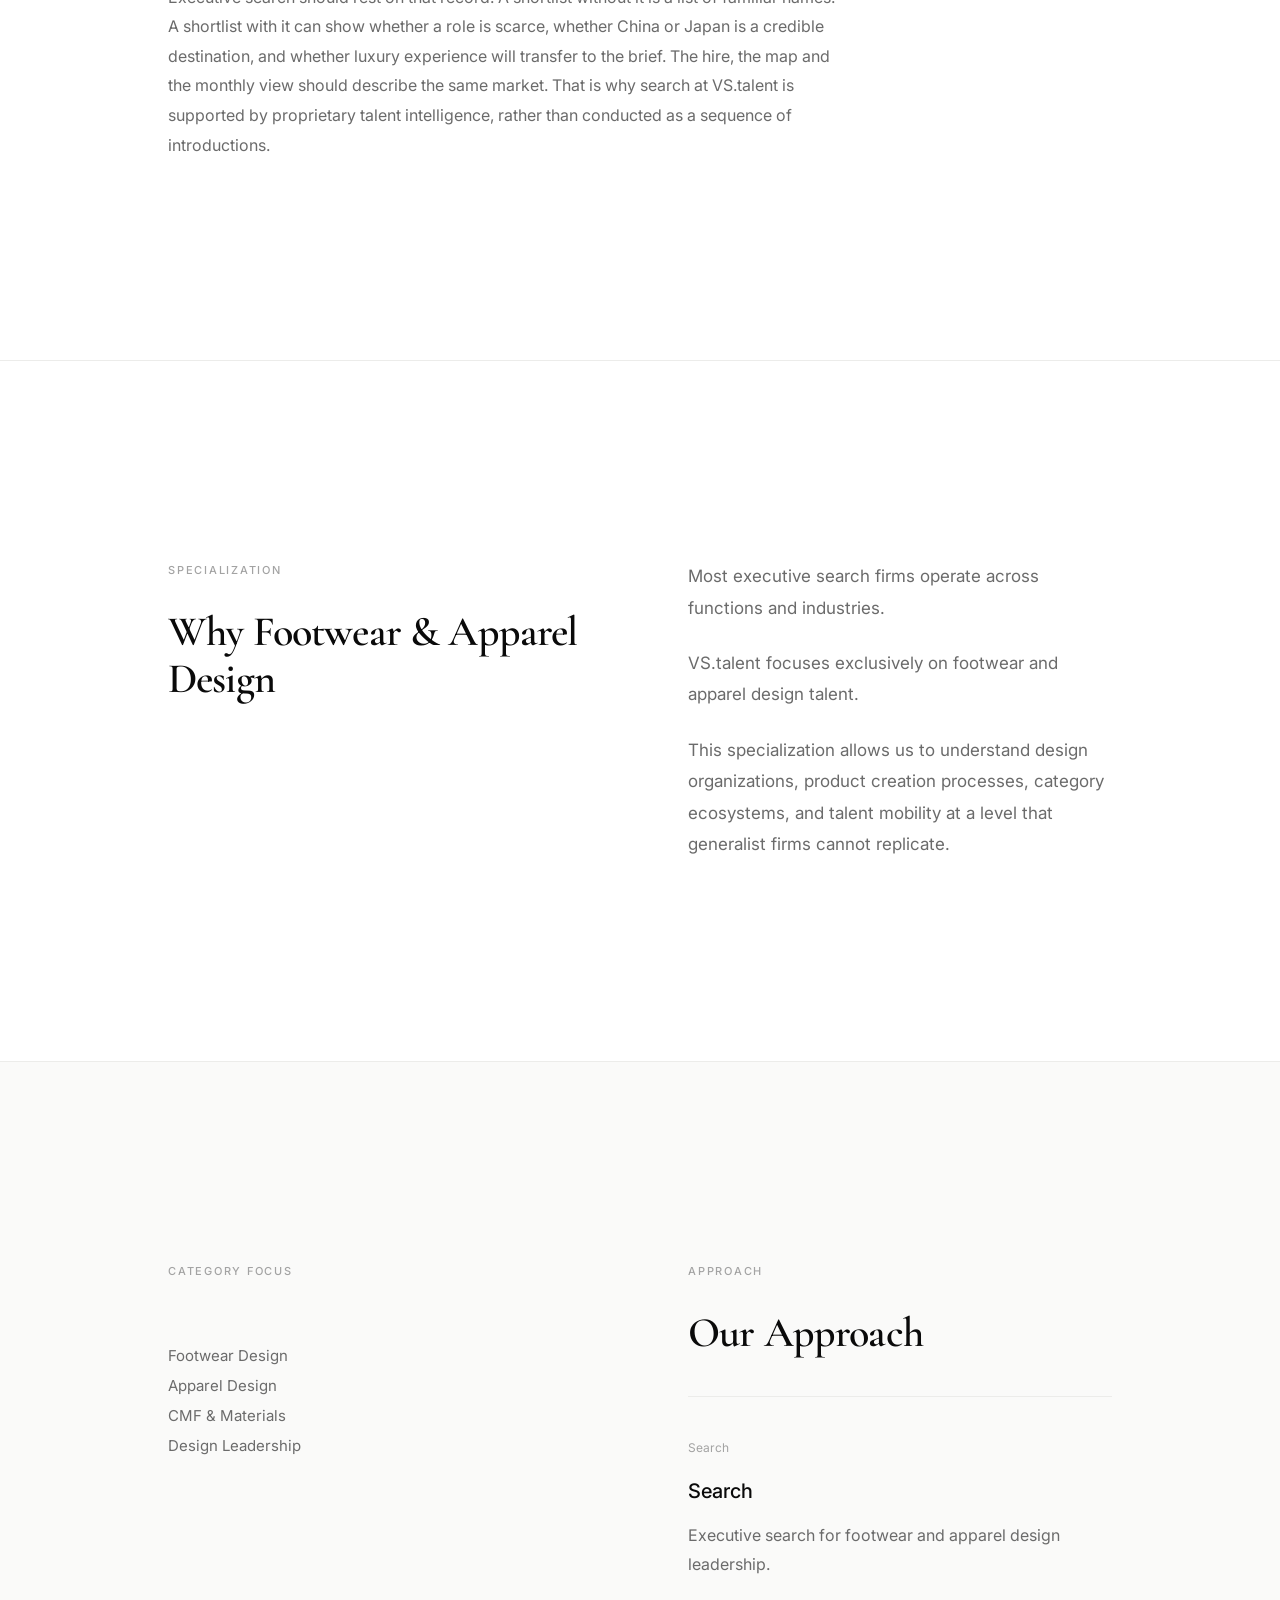
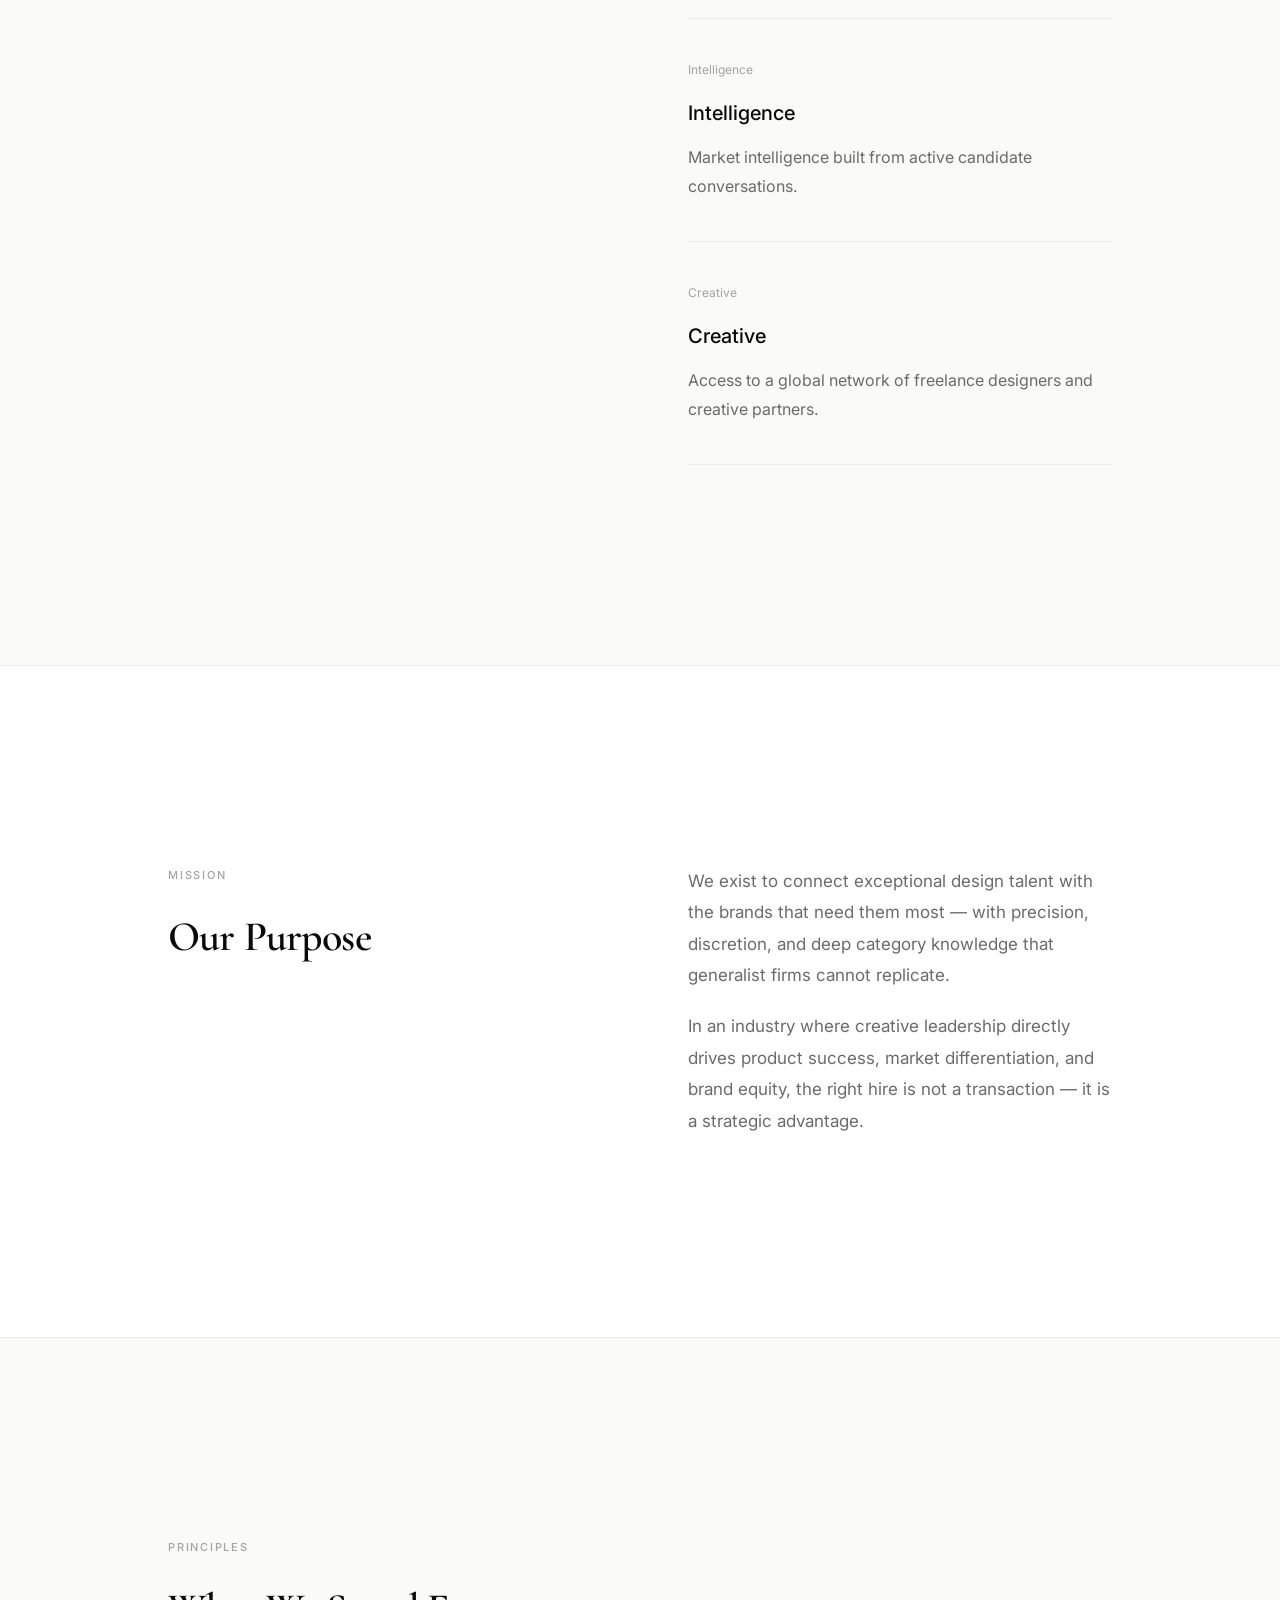
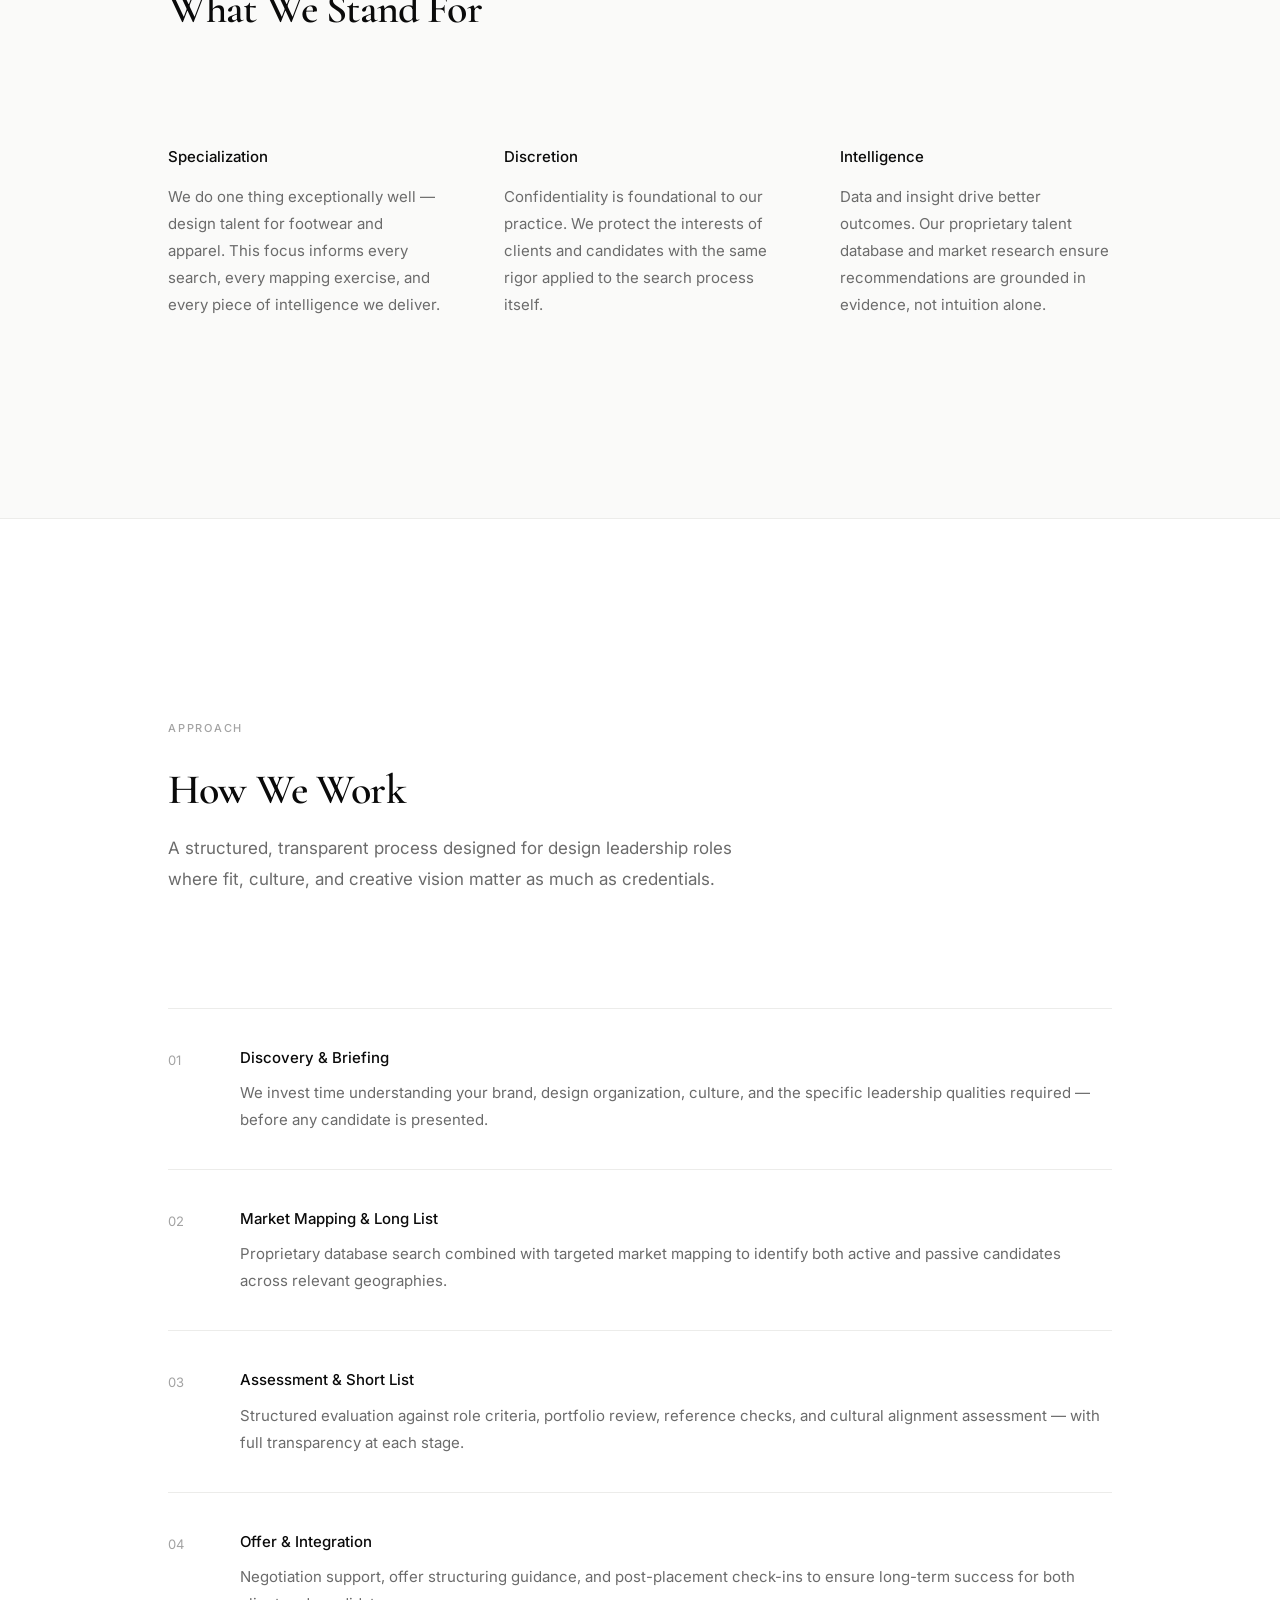
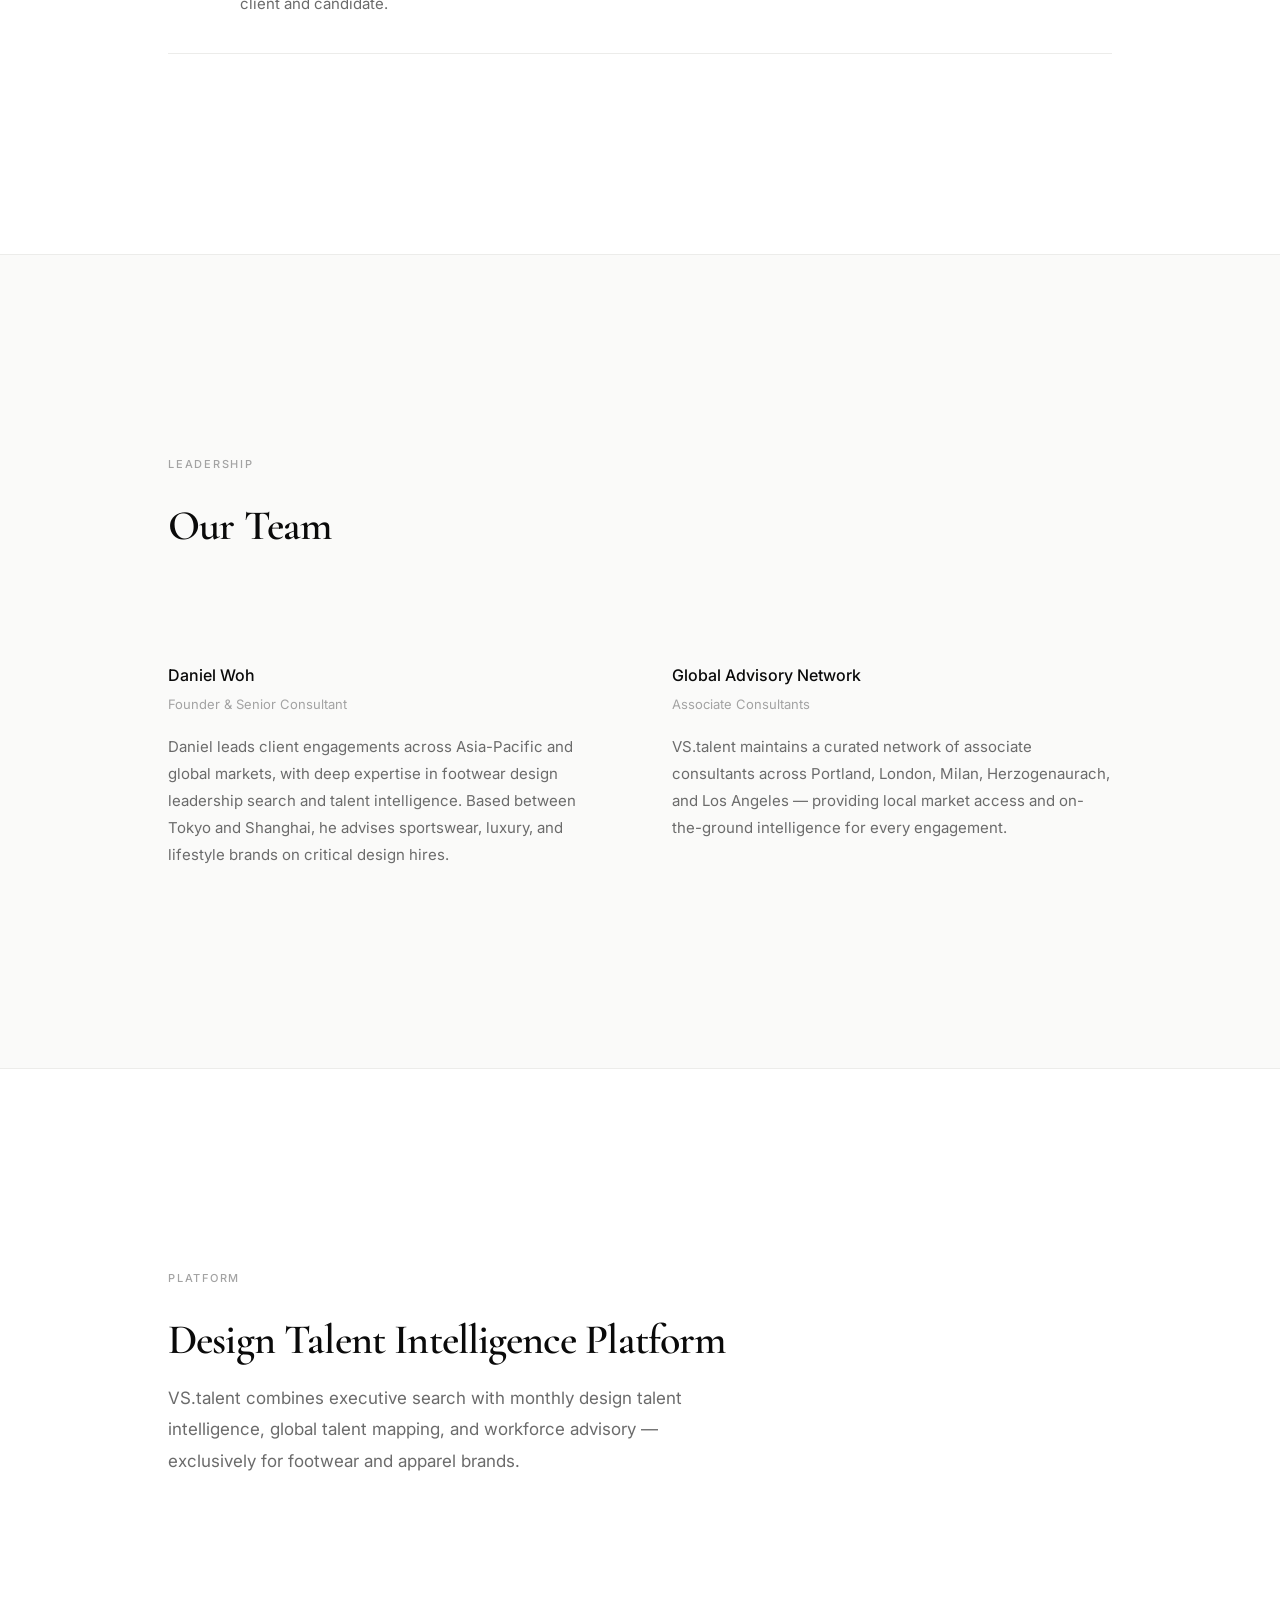
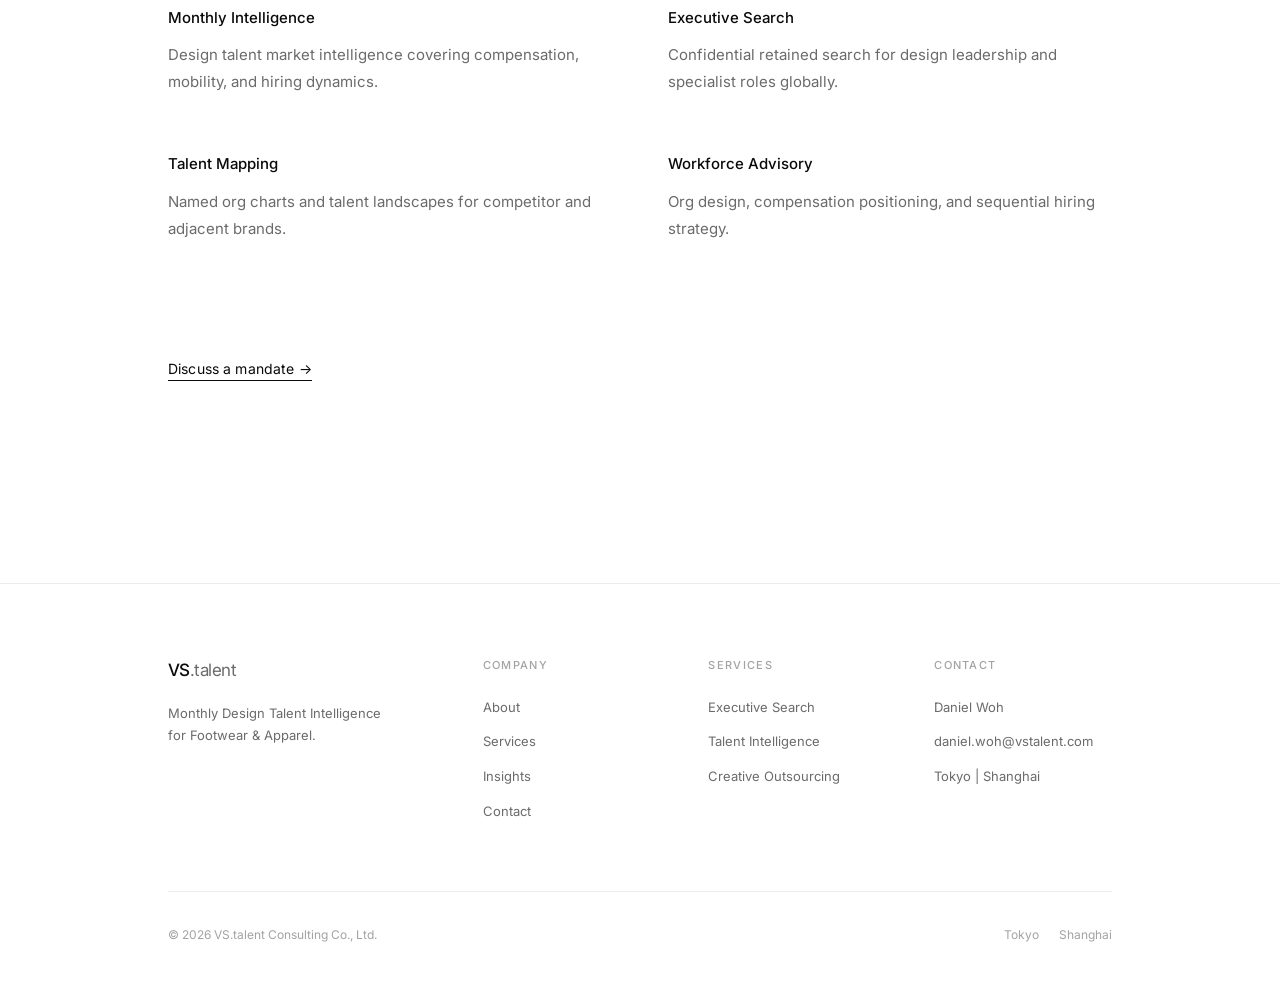
==== commit 505c7089: "Polish VS.talent Website V5.2 Co-authored-by: danielwoh-pixel <danielwoh-pixel@users.noreply.github." ====
--- a/about.html
+++ b/about.html
@@ -30,6 +30,19 @@
         <p class="eyebrow">About Us</p>
         <h1 class="display display--sm">Built for the design leaders who define brands.</h1>
         <p class="lead" style="margin-top: 28px;">VS.talent Consulting Co., Ltd is a specialized advisory firm focused exclusively on design talent within the footwear and apparel industry — combining executive search excellence with proprietary intelligence.</p>
+      </div>
+    </section>
+
+    <section class="block">
+      <div class="container">
+        <header class="block__header block__header--wide">
+          <p class="eyebrow">Perspective</p>
+          <h2 class="heading">Why VS.talent Exists</h2>
+        </header>
+        <p class="prose">Footwear and apparel design is a specialised labour market. A creative director who has built performance footwear is not interchangeable with an apparel lead from fashion, and a CMF specialist who understands outdoor materials is not a graphic designer who has passed through a sportswear studio. Calendars, consumer problems, brand codes and team structures differ by category. Most search firms treat design as one function among many. The result is broad coverage and shallow judgment.</p>
+        <p class="prose">VS.talent exists because that gap is costly. A design leadership hire sets a product point of view for several seasons. A poor fit is not only a failed search. It is a lost line, a stalled team and a year of rework. We work only in footwear and apparel design, across sportswear, outdoor, fashion and luxury, so the same organisations, categories and career paths appear again and again. Repetition is what makes the market legible: which brand ecosystems train people, which nationalities move, which destinations are realistic, and where pay should be read as directional rather than precise.</p>
+        <p class="prose">That repetition is how market intelligence is made. Each briefing, mapping and candidate conversation records who is open, where they will work, and what experience they carry. Monthly intelligence is not an outside survey. It is the record of an active practice. A generalist database can count designers. A specialised one can tell a sportswear footwear director from a luxury apparel lead, and see when those paths transfer.</p>
+        <p class="prose">Executive search should rest on that record. A shortlist without it is a list of familiar names. A shortlist with it can show whether a role is scarce, whether China or Japan is a credible destination, and whether luxury experience will transfer to the brief. The hire, the map and the monthly view should describe the same market. That is why search at VS.talent is supported by proprietary talent intelligence, rather than conducted as a sequence of introductions.</p>
       </div>
     </section>
 
@@ -164,7 +177,7 @@
         <div class="team-grid">
           <article class="team-member">
             <h4>Daniel Woh</h4>
-            <p class="role">Senior Consultant</p>
+            <p class="role">Founder &amp; Senior Consultant</p>
             <p>Daniel leads client engagements across Asia-Pacific and global markets, with deep expertise in footwear design leadership search and talent intelligence. Based between Tokyo and Shanghai, he advises sportswear, luxury, and lifestyle brands on critical design hires.</p>
           </article>
           <article class="team-member">
@@ -214,7 +227,7 @@
       <div class="site-footer__grid">
         <div class="site-footer__brand">
           <a href="index.html" class="site-logo">VS<span>.talent</span></a>
-          <p>Design talent intelligence · Footwear &amp; Apparel</p>
+          <p>Monthly Design Talent Intelligence for Footwear &amp; Apparel.</p>
         </div>
         <div>
           <h5>Company</h5>
--- a/styles.css
+++ b/styles.css
@@ -183,7 +183,8 @@
 /* Chapters */
 
 .chapter {
-  padding: var(--space-chapter) 0;
+  padding: calc(var(--space-chapter) * 1.15) 0;
+  scroll-margin-top: 76px;
 }
 
 .chapter + .chapter {
@@ -192,7 +193,25 @@
 
 .chapter--hero {
   padding-top: clamp(120px, 16vw, 180px);
-  padding-bottom: var(--space-section);
+  padding-bottom: calc(var(--space-section) * 1.15);
+}
+
+.hero__layout {
+  display: grid;
+  grid-template-columns: 1fr 180px;
+  gap: clamp(32px, 6vw, 72px);
+  align-items: start;
+}
+
+.hero__cover {
+  margin-top: 8px;
+}
+
+.hero__cover img {
+  width: 100%;
+  height: auto;
+  display: block;
+  background: var(--text);
 }
 
 .chapter--soft { background: var(--bg-soft); }
@@ -285,6 +304,16 @@
   cursor: zoom-in;
 }
 
+.data-story__visual button {
+  display: block;
+  width: 100%;
+  transition: opacity var(--ease);
+}
+
+.data-story__visual button:hover {
+  opacity: 0.82;
+}
+
 .data-story__visual img {
   background: var(--bg-soft);
 }
@@ -293,6 +322,116 @@
   margin-top: 16px;
   font-size: 13px;
   line-height: 1.7;
+  color: var(--muted-light);
+}
+
+/* Report highlights */
+
+.key-insights {
+  list-style: none;
+  margin: 0;
+  padding: 0;
+  max-width: 720px;
+  border-top: 1px solid var(--rule);
+}
+
+.key-insights li {
+  padding: 18px 0;
+  border-bottom: 1px solid var(--rule);
+  font-size: 1rem;
+  font-weight: 400;
+  line-height: 1.75;
+  color: var(--muted);
+}
+
+.key-insights strong {
+  font-weight: 500;
+  color: var(--text);
+}
+
+/* Service detail pages */
+
+.service-detail {
+  display: grid;
+  grid-template-columns: 56px 1fr;
+  gap: clamp(24px, 4vw, 48px);
+  padding: clamp(48px, 7vw, 80px) 0;
+  border-top: 1px solid var(--rule);
+}
+
+.service-detail:last-of-type {
+  border-bottom: 1px solid var(--rule);
+}
+
+.service-detail__index {
+  font-size: 13px;
+  color: var(--muted-light);
+  padding-top: 10px;
+}
+
+.service-detail__lead {
+  margin-top: 20px;
+  font-size: 1.0625rem;
+  font-weight: 400;
+  line-height: 1.8;
+  color: var(--muted);
+  max-width: 58ch;
+}
+
+.service-detail__meta {
+  display: grid;
+  grid-template-columns: 1fr 1fr;
+  gap: clamp(28px, 4vw, 40px);
+  margin-top: 40px;
+  max-width: 840px;
+}
+
+.service-detail__meta dt {
+  font-size: 11px;
+  font-weight: 500;
+  letter-spacing: 0.12em;
+  text-transform: uppercase;
+  color: var(--muted-light);
+  margin-bottom: 8px;
+}
+
+.service-detail__meta dd {
+  font-size: 15px;
+  font-weight: 400;
+  line-height: 1.7;
+  color: var(--muted);
+}
+
+.path-list {
+  margin-top: 32px;
+  max-width: 42ch;
+  list-style: none;
+  padding: 0;
+}
+
+.path-list p {
+  font-size: 11px;
+  font-weight: 500;
+  letter-spacing: 0.12em;
+  text-transform: uppercase;
+  color: var(--muted-light);
+  margin-bottom: 12px;
+}
+
+.path-list li {
+  position: relative;
+  padding-left: 16px;
+  margin-bottom: 8px;
+  font-size: 15px;
+  font-weight: 400;
+  line-height: 1.6;
+  color: var(--muted);
+}
+
+.path-list li::before {
+  content: '—';
+  position: absolute;
+  left: 0;
   color: var(--muted-light);
 }
 
@@ -455,10 +594,14 @@
 .publication__cover {
   aspect-ratio: 3 / 4;
   background: var(--text);
-  color: #fff;
-  padding: 28px 24px;
-  display: flex;
-  flex-direction: column;
+  overflow: hidden;
+}
+
+.publication__cover img {
+  width: 100%;
+  height: 100%;
+  object-fit: cover;
+  display: block;
 }
 
 .publication__cover-publisher {
@@ -557,11 +700,16 @@
   font-weight: 400;
 }
 
-.publication__actions {
-  display: flex;
-  flex-wrap: wrap;
-  gap: 28px;
-  align-items: baseline;
+.publication__access {
+  font-size: 1.0625rem;
+  font-weight: 400;
+  line-height: 1.9;
+  margin-bottom: 16px;
+  max-width: 56ch;
+}
+
+.publication__access + .hero__actions {
+  margin-top: 32px;
 }
 
 .btn {
@@ -689,6 +837,51 @@
   flex-shrink: 0;
 }
 
+.form-interest {
+  border: none;
+  padding: 0;
+  margin: 0 0 32px;
+  min-width: 0;
+}
+
+.form-interest legend {
+  display: block;
+  font-size: 11px;
+  font-weight: 500;
+  letter-spacing: 0.12em;
+  text-transform: uppercase;
+  color: var(--muted-light);
+  margin-bottom: 16px;
+  padding: 0;
+}
+
+.form-radio {
+  display: flex;
+  gap: 12px;
+  align-items: flex-start;
+  margin-bottom: 12px;
+  font-size: 15px;
+  font-weight: 400;
+  letter-spacing: 0;
+  text-transform: none;
+  line-height: 1.65;
+  color: var(--muted);
+  cursor: pointer;
+}
+
+.form-radio:last-child {
+  margin-bottom: 0;
+}
+
+.form-radio input {
+  margin-top: 4px;
+  flex-shrink: 0;
+}
+
+.form-radio span {
+  color: var(--text);
+}
+
 .form-submit {
   margin-top: 40px;
 }
@@ -706,7 +899,7 @@
 
 /* Inner pages — legacy block aliases */
 
-.block { padding: var(--space-chapter) 0; }
+.block { padding: var(--space-chapter) 0; scroll-margin-top: 76px; }
 .block + .block, .block { border-top: 1px solid var(--rule); }
 .block--hero { border-top: none; padding-top: clamp(120px, 16vw, 180px); }
 .block--soft { background: var(--bg-soft); }
@@ -880,6 +1073,72 @@
   font-weight: 400;
   line-height: 1.8;
   color: var(--muted);
+}
+
+.archive-grid {
+  display: grid;
+  grid-template-columns: repeat(4, 1fr);
+  gap: clamp(24px, 3vw, 40px);
+  align-items: start;
+}
+
+.archive-card__cover {
+  aspect-ratio: 3 / 4;
+  overflow: hidden;
+  background: var(--text);
+  margin-bottom: 20px;
+}
+
+.archive-card__cover img {
+  width: 100%;
+  height: 100%;
+  object-fit: cover;
+  display: block;
+}
+
+.archive-card__cover--type {
+  display: flex;
+  flex-direction: column;
+  justify-content: flex-end;
+  padding: 22px 18px 24px;
+  color: #fff;
+}
+
+.archive-card__kicker {
+  font-size: 9px;
+  letter-spacing: 0.16em;
+  text-transform: uppercase;
+  color: rgba(255, 255, 255, 0.45);
+  margin-bottom: 14px;
+}
+
+.archive-card__title {
+  font-family: var(--serif);
+  font-size: 1.35rem;
+  font-weight: 500;
+  line-height: 1.15;
+  margin-bottom: 16px;
+}
+
+.archive-card__month {
+  font-size: 10px;
+  letter-spacing: 0.14em;
+  text-transform: uppercase;
+  color: rgba(255, 255, 255, 0.4);
+}
+
+.archive-card__edition {
+  font-size: 15px;
+  font-weight: 500;
+  margin-bottom: 10px;
+}
+
+.archive-card__summary {
+  font-size: 14px;
+  font-weight: 400;
+  line-height: 1.75;
+  color: var(--muted);
+  margin-bottom: 16px;
 }
 
 .focus-panel {
@@ -1013,11 +1272,13 @@
   .data-story__row--reverse,
   .profile-grid,
   .split,
+  .hero__layout,
   .publication,
   .report-intro,
   .principle-grid,
   .team-grid,
-  .topic-grid {
+  .topic-grid,
+  .service-detail__meta {
     grid-template-columns: 1fr;
   }
 
@@ -1029,6 +1290,8 @@
   .site-footer__grid {
     grid-template-columns: 1fr 1fr;
   }
+
+  .archive-grid { grid-template-columns: 1fr 1fr; }
 }
 
 @media (max-width: 640px) {
@@ -1043,11 +1306,18 @@
     border-top: 1px solid var(--rule);
   }
 
-  .site-nav.is-open { display: flex; }
+  .site-header:has(.site-nav.is-open) { backdrop-filter: none; }
+
+  .site-nav.is-open {
+    display: flex;
+    z-index: 101;
+  }
 
   .nav-toggle { display: flex; }
 
   .hero__metrics { flex-direction: column; gap: 28px; }
+
+  .hero__cover { max-width: 180px; }
 
   .profile-grid { grid-template-columns: 1fr; }
 
@@ -1058,5 +1328,7 @@
 
   .site-footer__grid { grid-template-columns: 1fr; }
 
+  .archive-grid { grid-template-columns: 1fr; }
+
   .display { max-width: none; }
 }
